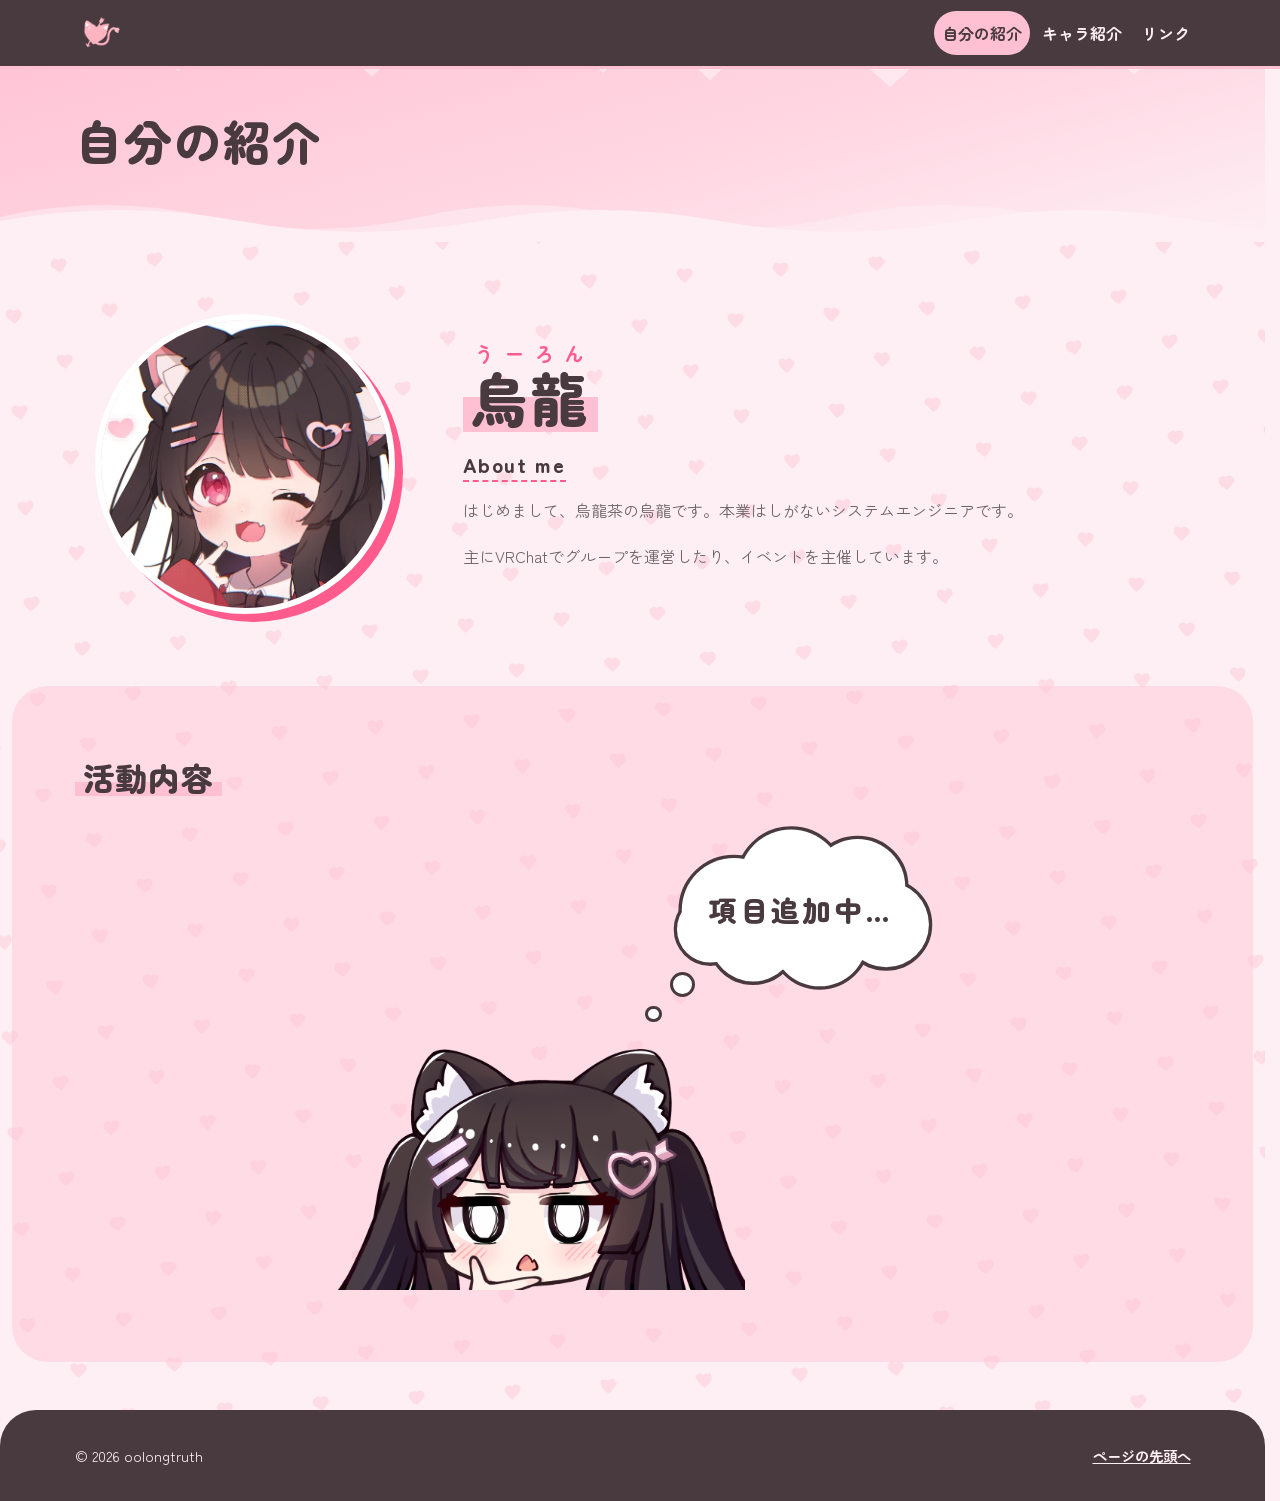
==== about.html @ a09843bb "新規ホームページのコミット" ====
<!DOCTYPE html>
<html lang="ja">
<head>
<meta charset="utf-8">
<meta name="viewport" content="width=device-width, initial-scale=1">
<title>自分の紹介 | oolongtruth</title>
<meta name="description" content="oolong site">
<link rel="icon" href="assets/images/favicon.ico" sizes="any">
<link rel="preconnect" href="https://fonts.googleapis.com">
<link rel="preconnect" href="https://fonts.gstatic.com" crossorigin>
<link href="https://fonts.googleapis.com/css2?family=Zen+Maru+Gothic:wght@400;500;700;900&display=swap" rel="stylesheet">
<link href="https://cdn.jsdelivr.net/npm/bootstrap@5.3.3/dist/css/bootstrap.min.css" rel="stylesheet">
<link href="assets/css/site.css" rel="stylesheet">
<!-- フェードインする要素を最初から隠しておく（ちらつき防止）。site.js が読めなかったときは4秒後に隠すのをやめる -->
<script>document.documentElement.classList.add('js');setTimeout(function(){if(!window.siteReady)document.documentElement.classList.remove('js')},4000)</script>
<script src="assets/js/site.js" defer></script>

</head>
<body>
<div class="bg-heart" aria-hidden="true"></div>
<nav class="navbar navbar-expand-md fixed-top navbar-dark">
  <div class="container">
    <a class="navbar-brand d-flex align-items-center gap-2" href="index.html" title="トップに戻る" aria-label="トップに戻る"><span class="brand-img"><img src="assets/images/oolong_logo.svg" alt="" width="40" height="40" data-hide-on-error></span></a>
    <button class="navbar-toggler" type="button" data-bs-toggle="collapse" data-bs-target="#menu" aria-controls="menu" aria-expanded="false" aria-label="メニューを開く"><span class="navbar-toggler-icon"></span></button>
    <div class="collapse navbar-collapse" id="menu"><ul class="navbar-nav ms-auto"><li class="nav-item"><a class="nav-link active" href="about.html" aria-current="page">自分の紹介</a></li><li class="nav-item"><a class="nav-link" href="character.html">キャラ紹介</a></li><li class="nav-item"><a class="nav-link" href="links.html">リンク</a></li></ul></div>
  </div>
</nav>

<header class="page-head" id="top"><div class="container"><h1>自分の紹介</h1></div></header>
<section class="block">
  <div class="container">
    <div class="row g-5 align-items-center">
      <!-- 左: アイコン画像（1:1の丸型） -->
      <div class="col-md-4">
        <div class="about-avatar"><span>アイコン画像</span><img src="assets/images/u-ronicon_s.webp" alt="烏龍のアイコン" data-hide-on-error></div>
      </div>
      <!-- 右: 名前と自己紹介 -->
      <div class="col-md-8">
        <h2 class="about-name"><ruby>烏龍<rt>うーろん</rt></ruby></h2>
        <h3 class="about-heading">About me</h3>
        <p class="lead-text">はじめまして、烏龍茶の烏龍です。本業はしがないシステムエンジニアです。</p>
        <p class="lead-text">主にVRChatでグループを運営したり、イベントを主催しています。</p>
      </div>
    </div>
  </div>
</section>
<section class="block tint" id="activity">
  <div class="container">
    <h2>活動内容</h2>
    <!-- 工事中: 考え中の乃愛と「項目追加中…」の吹き出し。活動内容が決まったら、この .wip を消して下のカードのコメントを外す -->
    <div class="wip">
      <svg class="wip-bubble" viewBox="0 0 300 180" aria-hidden="true">
        <g class="wip-bubble-line"><circle cx="80" cy="95" r="55"/><circle cx="140" cy="65" r="55"/><circle cx="210" cy="70" r="50"/><circle cx="240" cy="110" r="45"/><circle cx="170" cy="125" r="50"/><circle cx="100" cy="125" r="45"/><circle cx="55" cy="115" r="35"/><circle cx="150" cy="100" r="60"/></g>
        <g class="wip-bubble-fill"><circle cx="80" cy="95" r="55"/><circle cx="140" cy="65" r="55"/><circle cx="210" cy="70" r="50"/><circle cx="240" cy="110" r="45"/><circle cx="170" cy="125" r="50"/><circle cx="100" cy="125" r="45"/><circle cx="55" cy="115" r="35"/><circle cx="150" cy="100" r="60"/></g>
      </svg>
      <p class="wip-text">項目追加中…</p>
      <span class="wip-dot wip-dot-1" aria-hidden="true"></span>
      <span class="wip-dot wip-dot-2" aria-hidden="true"></span>
      <img class="wip-img" src="assets/images/thinkingnoa.webp" alt="考え中の乃愛" data-hide-on-error>
    </div>
    <!--
    <div class="activity-grid">
      <div class="activity-card"><h3>VRChat</h3><p>アカウント作成：2018/4/27 <br>初publicにJoin：2018/8/8<br>現在に至るまでVRChatで主に活動しています。</p></div>
      <div class="activity-card"><h3>うちのこ制作</h3><p>アバターの改変・制作についてここに書きます。うちのこ「烏山 乃愛」は<a href="character.html">キャラ紹介</a>で紹介しています。</p></div>
      <div class="activity-card"><h3>グループ運営</h3><p>VRChat グループ「あまうさくらぶ」の運営についてここに書きます。</p></div>
      <div class="activity-card"><h3>撮影・イラスト</h3><p>VRChat での撮影や、イラストの制作についてここに書きます。</p></div>
    </div>
    -->
  </div>
</section>
<footer>
  <div class="container d-flex flex-wrap justify-content-between gap-2">
    <span>© <span id="year">2026</span> oolongtruth</span>
    <a href="#top">ページの先頭へ</a>
  </div>
</footer>
<script src="https://cdn.jsdelivr.net/npm/bootstrap@5.3.3/dist/js/bootstrap.bundle.min.js"></script>


</body>
</html>
---- assets/css/site.css ----
:root{
  --main:#493A40; --sub:#FDEFF4; --sub2:#FFC0D3; --sub3:#FF5C8D;
  --tint:rgba(255,192,211,.45); --muted:#6f6569;
  --bs-body-font-family:"Zen Maru Gothic","Noto Sans JP",system-ui,sans-serif;
  --bs-body-color:var(--main); --bs-body-bg:var(--sub);
  --wave-front:url("data:image/svg+xml,%3Csvg xmlns='http://www.w3.org/2000/svg' viewBox='0 0 480 44' preserveAspectRatio='none'%3E%3Cpath fill='%23FDEFF4' d='M0 22Q120 0 240 22T480 22V44H0Z'/%3E%3C/svg%3E");
  --wave-back:url("data:image/svg+xml,%3Csvg xmlns='http://www.w3.org/2000/svg' viewBox='0 0 420 56' preserveAspectRatio='none'%3E%3Cpath fill='%23FDEFF4' fill-opacity='.55' d='M0 30Q105 6 210 30T420 30V56H0Z'/%3E%3C/svg%3E");
  --heart-tile:url("data:image/svg+xml,%3Csvg xmlns='http://www.w3.org/2000/svg' width='96' height='96' viewBox='0 0 96 96'%3E%3Cg fill='%23FFC0D3' fill-opacity='.4'%3E%3Cpath transform='translate(14 14) scale(.8)' d='M12 21.35l-1.45-1.32C5.4 15.36 2 12.28 2 8.5 2 5.42 4.42 3 7.5 3c1.74 0 3.41.81 4.5 2.09C13.09 3.81 14.76 3 16.5 3 19.58 3 22 5.42 22 8.5c0 3.78-3.4 6.86-8.55 11.54L12 21.35z'/%3E%3Cpath transform='translate(62 62) scale(.8)' d='M12 21.35l-1.45-1.32C5.4 15.36 2 12.28 2 8.5 2 5.42 4.42 3 7.5 3c1.74 0 3.41.81 4.5 2.09C13.09 3.81 14.76 3 16.5 3 19.58 3 22 5.42 22 8.5c0 3.78-3.4 6.86-8.55 11.54L12 21.35z'/%3E%3C/g%3E%3C/svg%3E");
  --heart-pink:url("data:image/svg+xml,%3Csvg xmlns='http://www.w3.org/2000/svg' viewBox='0 0 24 24'%3E%3Cpath fill='%23FF5C8D' d='M12 21.35l-1.45-1.32C5.4 15.36 2 12.28 2 8.5 2 5.42 4.42 3 7.5 3c1.74 0 3.41.81 4.5 2.09C13.09 3.81 14.76 3 16.5 3 19.58 3 22 5.42 22 8.5c0 3.78-3.4 6.86-8.55 11.54L12 21.35z'/%3E%3C/svg%3E");
  --heart-white:url("data:image/svg+xml,%3Csvg xmlns='http://www.w3.org/2000/svg' viewBox='0 0 24 24'%3E%3Cpath fill='%23ffffff' fill-opacity='.45' d='M12 21.35l-1.45-1.32C5.4 15.36 2 12.28 2 8.5 2 5.42 4.42 3 7.5 3c1.74 0 3.41.81 4.5 2.09C13.09 3.81 14.76 3 16.5 3 19.58 3 22 5.42 22 8.5c0 3.78-3.4 6.86-8.55 11.54L12 21.35z'/%3E%3C/svg%3E");
}

/* ===== 全体 ===== */
html{scroll-behavior:smooth;scrollbar-gutter:stable}
body{line-height:1.9;position:relative;display:flex;flex-direction:column;min-height:100vh}
/* 内容が短いページでも、フッターを一番下に置く */
body>footer{margin-top:auto}
body>section.block:last-of-type{margin-bottom:3rem}
/* 背景のハート模様（全体を少し傾ける） */
.bg-heart{position:absolute;inset:0;z-index:-1;overflow:hidden;pointer-events:none}
.bg-heart::before{content:"";position:absolute;left:-10%;right:-10%;top:-80px;bottom:-80px;background-image:var(--heart-tile);background-size:96px 96px;transform:rotate(-3.5deg)}
::selection{background:var(--sub2)}
h1,h2,h3,.navbar-brand{font-family:"Zen Maru Gothic","Noto Sans JP",sans-serif;font-weight:900;letter-spacing:.03em}
a:focus-visible,button:focus-visible{outline:3px solid var(--main);outline-offset:2px}

/* ===== ナビ ===== */
.navbar{background:var(--main);border-bottom:3px solid var(--sub2)}
.navbar-brand,.navbar-brand:hover{color:var(--sub)}
.brand-img{position:relative;flex:none;width:40px;height:40px;border-radius:50%;overflow:hidden;display:inline-flex;align-items:center;justify-content:center}
.brand-img img{position:absolute;inset:0;width:100%;height:100%;object-fit:cover}
.navbar .nav-link{color:var(--sub);font-weight:700;border-radius:999px;padding:.4rem 1rem;margin:.15rem 0 .15rem .25rem}
.navbar .nav-link:hover{background:rgba(253,239,244,.15);color:var(--sub)}
.navbar .nav-link.active{background:var(--sub2);color:var(--main)}
.navbar-toggler{border:0;border-radius:999px;padding:.3rem .6rem}
.navbar-toggler:focus{box-shadow:none}
.navbar-toggler-icon{background-image:url("data:image/svg+xml,%3Csvg xmlns='http://www.w3.org/2000/svg' viewBox='0 0 30 30'%3E%3Cpath stroke='%23FDEFF4' stroke-linecap='round' stroke-miterlimit='10' stroke-width='2' d='M4 7h22M4 15h22M4 23h22'/%3E%3C/svg%3E")}
.navbar a:focus-visible,.navbar button:focus-visible{outline-color:var(--sub)}
/* ハンバーガーメニューを開いたときは項目を右揃え */
@media (max-width:767.98px){.navbar-nav{align-items:flex-end}.navbar-collapse{padding-bottom:.5rem}}

/* ===== トップ・ページ見出し（下端の波線） ===== */
.masthead,.page-head{position:relative;overflow:hidden;color:var(--main);background:linear-gradient(165deg,var(--sub2) 0%,#ffd8e4 62%,var(--sub) 100%)}
.masthead::after,.page-head::after{content:"";position:absolute;left:0;right:0;bottom:-1px;height:56px;background:var(--wave-front) 0 100%/480px 44px repeat-x,var(--wave-back) 0 100%/420px 56px repeat-x}
.masthead .container,.page-head .container{position:relative;z-index:1}
.page-head{padding:7rem 0 4.5rem}
.page-head h1{font-size:clamp(1.9rem,6vw,3rem);margin:0}
/* 薄いハートが上から下へゆっくり落ちる（全ページのヘッダー部分。ハートは site.js が作る）
   --x 横の位置 / --size 大きさ / --duration 落ちきるまでの時間 / --delay 開始のずれ
   動きは transform だけで付ける（top などで動かすと 1px 単位でカクついて震えて見えるため） */
.falling-hearts{position:absolute;inset:0;overflow:hidden;pointer-events:none;container-type:size}
.falling-hearts i{position:absolute;top:0;left:var(--x);width:var(--size);aspect-ratio:1;margin-left:calc(var(--size) / -2);
  background:var(--heart-white) center/contain no-repeat;will-change:transform;
  animation:heart-fall var(--duration) linear var(--delay) infinite,heart-sway 4s ease-in-out var(--delay) infinite alternate}
/* 落ちる（一定の速さ）。100cqh = ヘッダー部分の高さ */
@keyframes heart-fall{
  from{transform:translateY(calc(var(--size) * -1))}
  to{transform:translateY(100cqh)}
}
/* 左右にゆらゆら揺れながら傾く */
@keyframes heart-sway{
  from{translate:-12px 0;rotate:-15deg}
  to{translate:12px 0;rotate:10deg}
}

/* ===== トップ（index） ===== */
/* トップをフッターまで伸ばして、波線を一番下に置く */
.masthead{padding:7rem 0 6rem;flex:1 0 auto}
/* 波線を画像より手前に出し、波線より下には画像が映らないようにする */
.masthead::after{z-index:2}
@media (min-width:992px){
  /* ロゴとトップ画像を縦の中央に置き、並びの幅を 1320px に固定する（はみ出した部分は左右で切れる） */
  .masthead{display:flex;align-items:center}
  .masthead .container{flex:none;width:1320px;max-width:none;margin:0;left:50%;translate:-50% 0}
}

/* 背景アイコン（ロゴの裏） */
.hero-text{position:relative}
.hero-text>*:not(.hero-bgicon){position:relative;z-index:1}
.hero-bgicon{position:absolute;z-index:0;left:-1rem;top:50%;width:min(340px,80vw);aspect-ratio:1;transform:translateY(-50%);opacity:.4;pointer-events:none}
.hero-bgicon img{position:relative;left:-100px;height:1000px;object-fit:contain}

/* トップ画像（押すとキャラ紹介へ）: 場所の高さだけ確保し、画像は浮かせて置く */
.hero-photo{position:relative}
.portrait-link{position:relative;z-index:1;display:block;color:inherit;text-decoration:none}
.portrait.hero-cutout{display:block;width:100%;height:376px;overflow:visible;background:none;border:0;border-radius:0;box-shadow:none}
.portrait.hero-cutout img{
  position:absolute;inset:auto;left:calc(50% - 100px);top:-340px;translate:-50% 0;
  display:block;width:700px;height:auto;object-fit:contain;
  /* 下の方をグラデーションで透過させる */
  -webkit-mask-image:linear-gradient(to bottom,#000 70%,transparent 80%);
          mask-image:linear-gradient(to bottom,#000 70%,transparent 80%);
  transition:filter .25s ease;
}
.portrait-link:hover .portrait.hero-cutout img{filter:drop-shadow(6px 6px 0 var(--sub3))}

/* ロゴ（押すと自分の紹介へ）: トップ画像より手前に浮かせて置く。押せるのはロゴの部分だけ */
.hero-text>.hero-logo{position:relative;z-index:3;width:100%;height:0;pointer-events:none}
.hero-logo img{position:absolute;left:calc(50% - 50px);top:50%;translate:-50% -50%;display:block;width:600px;height:auto;transition:filter .25s ease}
.hero-logo a{pointer-events:auto}
.hero-logo a:hover img{filter:drop-shadow(6px 6px 0 var(--sub3))}

/* 992px未満: 上下に並べる（トップ画像が上、ロゴが下） */
@media (max-width:991.98px){
  .masthead .hero-text{order:2}
  .portrait.hero-cutout{height:0}
  .portrait.hero-cutout img{left:calc(50% + 70px);top:-200px;width:850px}
  .hero-text>.hero-logo{height:720px}
  .hero-logo img{left:50%;top:calc(50% + 250px);width:650px}
}
@media (max-width:575.98px){
  .masthead{padding:6rem 0 5rem}
  .portrait.hero-cutout img{top:-180px;width:750px}
  .hero-text>.hero-logo{height:360px}
  .hero-logo img{top:calc(50% + 400px);width:500px}
}

/* ===== 本文ブロック ===== */
.block{padding:4.5rem 0}
.block.tint{background:var(--tint);margin:0 .75rem;border-radius:36px}
.block.tint+.block.tint{margin-top:1.5rem}
.block h2{display:inline-block;font-size:clamp(1.5rem,4vw,2rem);margin-bottom:1.5rem;padding:0 .5rem;background:linear-gradient(transparent 62%,var(--sub2) 62%)}
.lead-text{max-width:40rem;color:var(--muted)}
@media (max-width:575.98px){.block{padding:3.2rem 0}}

/* 画像の枠（img が読めないときは中の文字が見える） */
.portrait{position:relative;aspect-ratio:3/4;background:var(--sub2);border:6px solid #fff;border-radius:32px;box-shadow:10px 10px 0 var(--sub3);overflow:hidden;display:flex;align-items:center;justify-content:center;color:var(--main);font-weight:700}
.portrait img{position:absolute;inset:0;width:100%;height:100%;object-fit:cover}

/* プロフィール表 */
.profile{width:100%;border-collapse:separate;border-spacing:0 .6rem}
.profile th,.profile td{padding:.45rem .5rem;vertical-align:top;text-align:left}
.profile th{width:8.5em;white-space:nowrap;font-weight:700;color:var(--main);background:var(--sub2);border-radius:1.2rem;text-align:center;vertical-align:middle}
.block.tint .profile th{background:#fff}
@media (max-width:575.98px){.profile th{width:6.5em}}

/* ===== 自分の紹介 ===== */
/* 左: アイコン画像（1:1の丸型）。画像が読めないときは「アイコン画像」の文字が出る */
.about-avatar{position:relative;width:min(100%,300px);margin:0 auto;aspect-ratio:1;border-radius:50%;overflow:hidden;
  background:var(--sub2);border:6px solid #fff;box-shadow:8px 8px 0 var(--sub3);
  display:flex;align-items:center;justify-content:center;color:var(--main);font-size:.85rem;font-weight:700}
.about-avatar img{position:absolute;inset:0;width:100%;height:100%;object-fit:cover}
@media (max-width:767.98px){.about-avatar{width:220px}}
/* 右: 名前（ふりがな付き）と自己紹介 */
.block .about-name{display:block;width:fit-content;margin-bottom:1.2rem;font-size:clamp(2.2rem,6vw,3.6rem)}
/* 自己紹介文の見出し（About me） */
.about-heading{display:inline-block;font-size:1.3rem;letter-spacing:.08em;margin-bottom:.8rem;padding-bottom:.2rem;border-bottom:2px dashed var(--sub3)}
/* 活動内容: 狭いときは1列、広いときは2列のカード */
.activity-grid{display:grid;grid-template-columns:minmax(0,1fr);gap:1.5rem}
@media (min-width:768px){.activity-grid{grid-template-columns:repeat(2,minmax(0,1fr))}}
.activity-card{height:100%;background:#fff;border:2px solid var(--sub2);border-radius:24px;box-shadow:8px 8px 0 var(--sub3);padding:1.5rem 1.7rem}
.activity-card h3{font-size:1.25rem;margin-bottom:.5rem}
.activity-card h3::before{content:"♥";margin-right:.4rem;color:var(--sub3)}
.activity-card p{margin:0;color:var(--muted)}
.activity-card a{color:var(--sub3);font-weight:700}
/* 活動内容の工事中表示: 考え中の乃愛と、漫画の「考えごと」の吹き出し
   大きさ・位置は .wip の横幅（cqw = 横幅の1%）に合わせて変わるので、スマホでも同じ見た目になる */
.wip{position:relative;container-type:inline-size;max-width:620px;margin:0 auto}
.wip-img{display:block;width:68%;margin-top:34cqw}
/* 吹き出し: 円を重ねた雲の形。先に太い線の円、上から白い円を重ねて外側だけ縁取りを残す */
.wip-bubble,.wip-text{position:absolute;right:0;top:0;width:46%;aspect-ratio:300/180}
.wip-bubble{overflow:visible}
.wip-bubble-line circle{fill:var(--main);stroke:var(--main);stroke-width:7}
.wip-bubble-fill circle{fill:#fff}
.wip-text{margin:0;display:flex;align-items:center;justify-content:center;padding-top:1.5cqw;
  font-size:4.6cqw;font-weight:900;letter-spacing:.08em;color:var(--main)}
/* 頭から吹き出しへつながる小さな丸 */
.wip-dot{position:absolute;border-radius:50%;background:#fff;border:max(2px,.5cqw) solid var(--main)}
.wip-dot-1{width:2.6cqw;aspect-ratio:1;left:52%;top:30cqw}
.wip-dot-2{width:4cqw;aspect-ratio:1;left:56%;top:24.5cqw}
/* 吹き出しと丸をふわふわ上下させる */
.wip-bubble,.wip-text,.wip-dot{animation:float-y 3s ease-in-out infinite}

/* ===== キャラ紹介: 上部（キャラ画像・台詞・プロフィールの四角） ===== */
/* 大きな画像が画面の横にはみ出しても、ページが横スクロールしないようにする */
.char-section{overflow-x:clip}
.char-top{display:grid;grid-template-columns:minmax(0,1fr);gap:2rem;align-items:center}
.char-img{width:min(66%,340px);margin:0 auto}
/* 画像の場所の高さだけ確保し、画像と台詞は浮かせて置く（大きさ・位置を変えても周りのレイアウトは動かない） */
.portrait.cutout{width:100%;height:400px;overflow:visible;background:none;border:0;border-radius:0;box-shadow:none}
.portrait.cutout img{
  inset:auto;left:50%;top:calc(50% + 200px);translate:-50% -50%;
  width:850px;height:auto;max-width:none;object-fit:contain;
  filter:drop-shadow(10px 10px 6px rgba(73,58,64,.5));
}
.portrait.cutout>span{visibility:hidden}
.portrait.cutout:has(>img[style*="none"])>span{visibility:visible}
/* 台詞: 縦書きの四角 */
.char-serif{
  position:absolute;z-index:1;margin:0;left:calc(50% + 125px);top:calc(50% - 50px);translate:-50% -50%;
  writing-mode:vertical-rl;white-space:nowrap;padding:.5em .3em;line-height:1;
  background:var(--sub2);color:var(--main);font-size:1.6rem;font-weight:900;letter-spacing:.15em;
}
/* プロフィールの四角（サブ1の半透明） */
.char-table{position:relative;z-index:2;width:100%;background:rgba(253,239,244,.55);border:2px solid rgba(255,255,255,.75);border-radius:28px;padding:1.6rem 1.8rem 1.2rem}
.char-table .char-name{font-size:clamp(1.9rem,4.5vw,2.8rem);margin-bottom:.6rem}
.char-table .char-name rt,.about-name rt{font-size:.35em;font-weight:700;letter-spacing:.15em;color:var(--sub3);padding-bottom:.15rem}
.char-divider{margin:.6rem 0 1.2rem;border:0;border-top:2px dashed var(--sub3);opacity:.6}
.char-table .lead-text{margin-bottom:.4rem;color:var(--main)}
/* 992px以上: 画像と四角を同じ場所に重ねる（四角が手前・左寄り、画像は中央やや右） */
@media (min-width:992px){
  .char-img,.char-table{grid-area:1/1}
  .char-img{width:100%}
  .portrait.cutout{height:850px}
  .portrait.cutout img{left:65%;top:calc(50% - 50px)}
  .char-serif{left:calc(65% + 170px);top:calc(50% - 290px);font-size:2rem}
  .char-table{justify-self:start;width:460px;max-width:100%;margin-left:10%}
}

/* ===== キャラ紹介: キャラクターシート・イラスト ===== */
.portrait.sheet{aspect-ratio:16/9}
/* キャラクターシートとイラストの枠の中の色 */
.portrait.sheet,.gallery-item .portrait{background:#C2B5BC}
.portrait.sheet img{object-fit:contain}
/* イラストは狭いときは1列、広いときは2列 */
.gallery-grid{display:grid;grid-template-columns:minmax(0,1fr);gap:2rem}
.gallery-item{width:min(100%,480px);margin:0 auto}
@media (min-width:768px){
  .gallery-grid{grid-template-columns:repeat(2,minmax(0,480px));justify-content:space-between}
  .gallery-item{width:auto;margin:0}
}
.gallery-title{margin-top:1.2rem;padding:.8rem 1.2rem;background:#fff;border:2px solid var(--sub2);border-radius:18px;box-shadow:6px 6px 0 var(--sub3);
  text-align:center;font-size:1.1rem;font-weight:700;color:var(--main)}

/* ===== キャラ紹介: 折りたたみの文章 ===== */
.text-card{background:#fff;border:6px solid #fff;border-radius:32px;box-shadow:10px 10px 0 var(--sub3);padding:2rem 2.2rem}
.text-card p:last-child{margin-bottom:0}
@media (max-width:575.98px){.text-card{padding:1.4rem 1.5rem}}
.fold>summary{display:flex;align-items:center;justify-content:center;gap:.6rem;width:fit-content;min-width:min(18rem,100%);margin:0 auto;list-style:none;cursor:pointer;user-select:none;
  background:var(--main);color:var(--sub);font-weight:700;border-radius:999px;padding:.7rem 3.5rem;box-shadow:0 5px 0 var(--sub3)}
.fold>summary::-webkit-details-marker{display:none}
.fold>summary:hover{background:#5b4850}
.fold>summary:active{transform:translateY(3px);box-shadow:0 2px 0 var(--sub3)}
.fold-icon{font-size:.75em;transition:transform .35s ease}
/* 開いているとき（閉じるアニメーション中は除く）は「閉じる」と上向きの矢印 */
.fold-close{display:none}
.fold[open]:not(.is-closing) .fold-open{display:none}
.fold[open]:not(.is-closing) .fold-close{display:inline}
.fold[open]:not(.is-closing) .fold-icon{transform:rotate(180deg)}
/* 開閉で高さを変えるのではみ出しを隠す。四角の影が切れないよう右と下に余白を取る */
.fold-body{overflow:hidden}
.fold-body>*{margin:1.5rem 10px 10px 0}

/* ===== 画像の拡大表示（キャラクターシート・イラストを押すと開く。開閉は site.js） ===== */
.portrait.is-zoomable{cursor:zoom-in}
.portrait.is-zoomable:has(>img[style*="none"]){cursor:default}
.portrait.is-zoomable:focus-visible{outline:3px solid var(--sub3);outline-offset:4px}
.lightbox{position:fixed;inset:0;z-index:2000;display:flex;align-items:center;justify-content:center;padding:5vh 5vw;
  background:rgba(73,58,64,.85);cursor:zoom-out;opacity:0;visibility:hidden;transition:opacity .3s ease,visibility 0s linear .3s}
.lightbox.is-open{opacity:1;visibility:visible;transition:opacity .3s ease}
.lightbox img{max-width:100%;max-height:100%;object-fit:contain;border:6px solid #fff;border-radius:24px;transform:scale(.92);transition:transform .3s ease}
.lightbox.is-open img{transform:none}
.lightbox-close{position:absolute;top:1rem;right:1rem;width:3rem;height:3rem;border:0;border-radius:50%;
  background:var(--sub);color:var(--main);font-size:1.6rem;font-weight:700;line-height:1;cursor:pointer}
.lightbox-close:hover{background:var(--sub2)}
.lightbox-lock{overflow:hidden}

/* ===== リンク ===== */
.link-container{max-width:760px}
.link-list{list-style:none;padding:0;margin:0;display:grid;gap:1.25rem}
.link-list a{position:relative;overflow:hidden;display:flex;justify-content:space-between;align-items:center;gap:1.25rem;
  background:#fff;border:3px solid var(--sub2);border-radius:32px;padding:1.3rem 1.8rem;box-shadow:0 5px 0 var(--sub2);
  font-size:1.2rem;font-weight:700;color:var(--main);text-decoration:none;transition:border-color .2s ease}
.link-list a>span{position:relative;z-index:1}
.link-list small{font-weight:500;color:var(--muted)}
.link-list .sns-text{flex:1;min-width:0}
/* SNSロゴ: メインカラーで塗った角丸の四角形の上に置く */
.sns-logo{flex:none;width:3.6rem;height:3.6rem;display:flex;align-items:center;justify-content:center;background:var(--main);border-radius:14px;padding:.55rem}
.sns-logo img{width:100%;height:100%;object-fit:contain}
.sns-logo.is-empty{border:2px dashed rgba(73,58,64,.35)}
.sns-logo.is-empty img{display:none}
/* 右端の矢印 */
.link-list a>span:last-child{flex:none;width:2.8rem;height:2.8rem;border-radius:50%;background:var(--sub2);color:var(--main);display:flex;align-items:center;justify-content:center;
  transition:transform .25s ease,background-color .25s ease,color .25s ease}
/* マウスオーバー: 左から淡いピンクで塗られ、矢印が右上へ動いて濃いピンクになる */
.link-list a::before{content:"";position:absolute;inset:0;background:var(--sub);transform:scaleX(0);transform-origin:left;transition:transform .35s ease}
.link-list a:hover{border-color:var(--sub3)}
.link-list a:hover::before{transform:scaleX(1)}
.link-list a:hover>span:last-child{transform:translate(3px,-3px);background:var(--sub3);color:#fff}
@media (max-width:575.98px){.link-list a{padding:1.1rem 1.3rem;font-size:1.1rem;gap:1rem}.sns-logo{width:3.2rem;height:3.2rem}}

/* ===== フッター ===== */
footer{background:var(--main);color:var(--sub);padding:2rem 0;font-size:.9rem;border-radius:36px 36px 0 0}
footer a{color:var(--sub);font-weight:700}
footer a:focus-visible{outline-color:var(--sub)}

/* ===== スクロールで下からふわっと表示（表示の合図は site.js） ===== */
.js .reveal{opacity:0;transform:translateY(40px);transition:opacity .7s ease,transform .7s ease;transition-delay:calc(var(--i,0) * 90ms)}
.js .reveal.is-visible{opacity:1;transform:none}
/* ちらつき防止: site.js が動く前から隠しておく（対象は site.js の targets と同じにすること） */
.js :is(.hero-logo,.block h2,.block .lead-text,.profile,.portrait,.about-avatar,.about-heading,.activity-card,.wip,.gallery-title,.fold,.link-list li):not(.is-visible){opacity:0}
/* リンクは1件ずつ 150ms 遅らせる */
.js .link-list li.reveal{transition-duration:.6s;transition-delay:calc(var(--i,0) * 150ms)}
/* トップ: ロゴ → トップ画像の順（400ms 間隔） */
.js .masthead .reveal{transition-duration:.8s;transition-delay:calc(var(--i,0) * 400ms)}

/* ===== 波のゆらゆらと、トップ画像のふわふわ ===== */
@keyframes wave-move{
  from{background-position:0 100%,0 100%}
  to{background-position:-480px 100%,420px 100%}
}
@keyframes float-y{
  0%,100%{translate:0 0}
  50%{translate:0 -8px}
}
@media (prefers-reduced-motion:no-preference){
  .masthead::after,.page-head::after{animation:wave-move 12s linear infinite}
  .masthead .portrait{animation:float-y 4.5s ease-in-out infinite}
}
@media (prefers-reduced-motion:reduce){
  html{scroll-behavior:auto}
  .link-list a,.link-list a *,.link-list a::before{transition:none!important}
}

/* ===== アイコンと工事中の乃愛: マウスを乗せると少し大きく浮き上がる ===== */
.about-avatar,.wip-img{cursor:pointer;transition:scale .25s ease,translate .25s ease,box-shadow .25s ease}
.wip-img{transform-origin:50% 100%}
.about-avatar:hover,.wip:hover .wip-img{scale:1.06;translate:0 -6px}
.about-avatar:hover{box-shadow:12px 14px 0 var(--sub3)}

/* アイコンはフェードイン（.reveal）の transition が優先されるので、浮き上がりの動きもここで付け直す */
.js .about-avatar.reveal{
  transition:opacity .7s ease,transform .7s ease,scale .25s ease,translate .25s ease,box-shadow .25s ease;
  transition-delay:calc(var(--i,0) * 90ms),calc(var(--i,0) * 90ms),0s,0s,0s;
}
/* クリックすると、押し込まれたように縮んで弾んで戻る（クラスの付け外しは site.js） */
@keyframes click-press{0%,100%{transform:scale(1)}30%{transform:scale(.88)}60%{transform:scale(1.08)}80%{transform:scale(.97)}}
.about-avatar.is-clicked,.wip-img.is-clicked{animation:click-press .5s ease-out}

/* ===== トップのローディング画面（動かすのは site.js） =====
   読み込み中: 3つのハートが順番に跳ねる → 読み込みが終わると、ハートが消えてロゴがフェードイン・フェードアウト → シャッターが上に開いてトップが出る */
.loader{display:none}
.js .loader{position:fixed;inset:0;z-index:3000;display:flex;align-items:center;justify-content:center;
  background:linear-gradient(165deg,var(--sub2) 0%,#ffd8e4 62%,var(--sub) 100%);
  /* 開くときに見える下端の線と影（閉じている間は画面の外） */
  box-shadow:0 5px 0 var(--sub3),0 14px 28px rgba(73,58,64,.25);
  transition:translate .9s cubic-bezier(.7,0,.25,1),visibility 0s linear .9s}
/* シャッターのように画面全体が上へ開く */
.js .loader.is-done{translate:0 calc(-100% - 40px);visibility:hidden}
/* ローディング中もヘッダーは表示する（ヘッダーをローディング画面より手前に出す。ローディング画面が消えると元に戻る） */
body:has(.loader) .navbar{z-index:3100}
/* 読み込み中の表示（ハート3つ＋Loading...） */
.loader-wait{display:flex;flex-direction:column;align-items:center;gap:1.4rem;transition:opacity .4s ease}
.loader-hearts{display:flex;gap:.8rem}
.loader-hearts span{width:30px;aspect-ratio:1;background:var(--heart-pink) center/contain no-repeat;animation:loader-bounce 1s ease-in-out infinite}
.loader-hearts span:nth-child(2){animation-delay:.15s}
.loader-hearts span:nth-child(3){animation-delay:.3s}
@keyframes loader-bounce{0%,60%,100%{translate:0 0}30%{translate:0 -22px}}
.loader-text{margin:0;font-weight:900;letter-spacing:.25em;color:var(--main)}
/* 読み込み完了後のロゴ（フェードイン → 少し止まる → フェードアウト。全体で 2.4 秒） */
.loader-logo{position:absolute;left:50%;top:50%;translate:-50% -50%;width:min(600px,80vw);height:auto;opacity:0;pointer-events:none}
.loader.is-logo .loader-wait{opacity:0}
.loader.is-logo .loader-logo{animation:loader-logo 2.4s ease-in-out .3s forwards}
@keyframes loader-logo{
  0%{opacity:0;scale:.92}
  30%{opacity:1;scale:1}
  75%{opacity:1;scale:1}
  100%{opacity:0;scale:1.03}
}
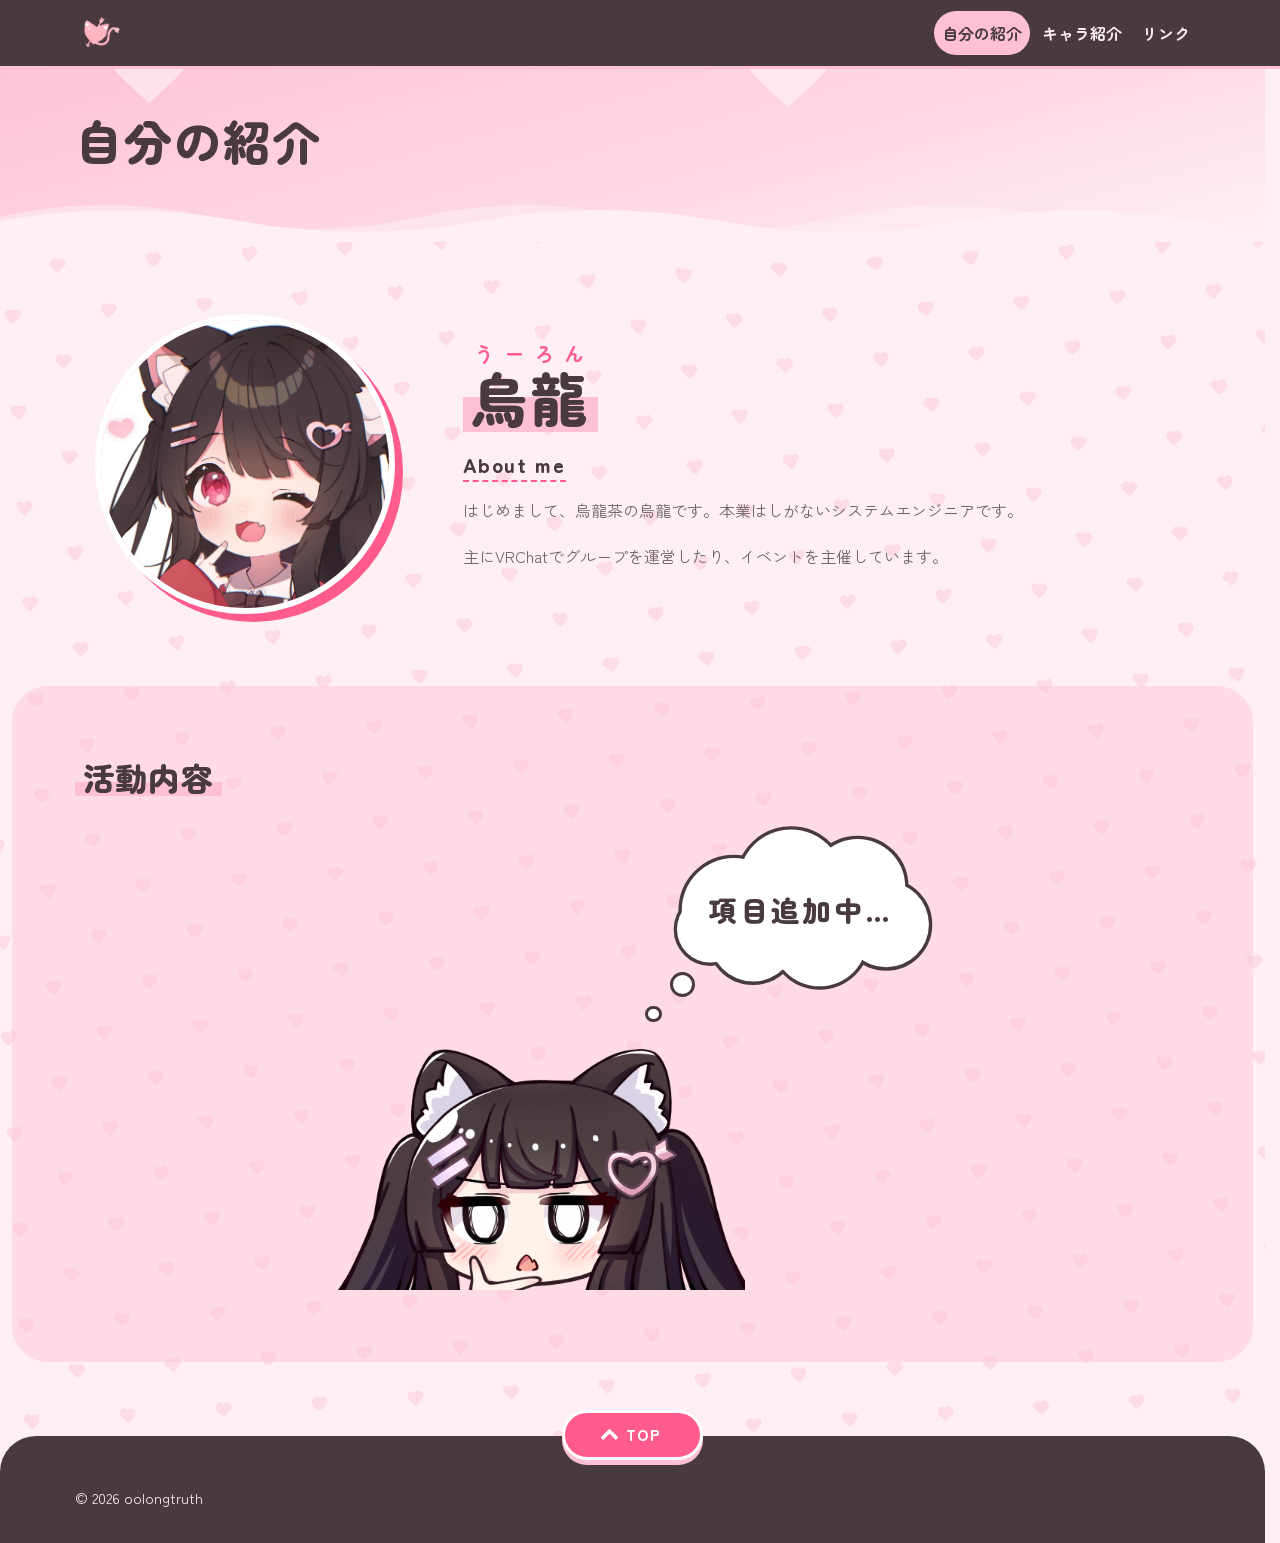
==== commit 3f92b037: "サイトの表示・動きの改修とSNSカードの設定 - トップ: ロゴ・トップ画像のホバー、狭い画面でロゴが見切れる問題を修正、キャラの上でだけ反応するように変更 - キャラ紹介: キャラ画像のホバーで笑顔" ====
--- a/about.html
+++ b/about.html
@@ -4,14 +4,23 @@
 <meta charset="utf-8">
 <meta name="viewport" content="width=device-width, initial-scale=1">
 <title>自分の紹介 | oolongtruth</title>
-<meta name="description" content="oolong site">
+<meta name="description" content="烏龍（うーろん）の個人サイト。うちのこ「烏山 乃愛」の紹介や、各SNSへのリンクを載せています。">
 <link rel="icon" href="assets/images/favicon.ico" sizes="any">
+<!-- SNSのカード（画像は 1200×630 を assets/images/ogp.png に置く） -->
+<meta property="og:type" content="website">
+<meta property="og:site_name" content="oolongtruth">
+<meta property="og:title" content="oolongtruth">
+<meta property="og:description" content="烏龍（うーろん）の個人サイト。うちのこ「烏山 乃愛」の紹介や、各SNSへのリンクを載せています。">
+<meta property="og:url" content="https://oolongtruth.github.io/">
+<meta property="og:image" content="https://oolongtruth.github.io/assets/images/ogp.png">
+<meta property="og:locale" content="ja_JP">
+<meta name="twitter:card" content="summary_large_image">
 <link rel="preconnect" href="https://fonts.googleapis.com">
 <link rel="preconnect" href="https://fonts.gstatic.com" crossorigin>
 <link href="https://fonts.googleapis.com/css2?family=Zen+Maru+Gothic:wght@400;500;700;900&display=swap" rel="stylesheet">
 <link href="https://cdn.jsdelivr.net/npm/bootstrap@5.3.3/dist/css/bootstrap.min.css" rel="stylesheet">
 <link href="assets/css/site.css" rel="stylesheet">
-<!-- フェードインする要素を最初から隠しておく（ちらつき防止）。site.js が読めなかったときは4秒後に隠すのをやめる -->
+<!-- ちらつき防止（site.js が読めないときは4秒後に解除） -->
 <script>document.documentElement.classList.add('js');setTimeout(function(){if(!window.siteReady)document.documentElement.classList.remove('js')},4000)</script>
 <script src="assets/js/site.js" defer></script>
 
@@ -30,11 +39,11 @@
 <section class="block">
   <div class="container">
     <div class="row g-5 align-items-center">
-      <!-- 左: アイコン画像（1:1の丸型） -->
+      <!-- アイコン -->
       <div class="col-md-4">
         <div class="about-avatar"><span>アイコン画像</span><img src="assets/images/u-ronicon_s.webp" alt="烏龍のアイコン" data-hide-on-error></div>
       </div>
-      <!-- 右: 名前と自己紹介 -->
+      <!-- 名前・自己紹介 -->
       <div class="col-md-8">
         <h2 class="about-name"><ruby>烏龍<rt>うーろん</rt></ruby></h2>
         <h3 class="about-heading">About me</h3>
@@ -47,7 +56,7 @@
 <section class="block tint" id="activity">
   <div class="container">
     <h2>活動内容</h2>
-    <!-- 工事中: 考え中の乃愛と「項目追加中…」の吹き出し。活動内容が決まったら、この .wip を消して下のカードのコメントを外す -->
+    <!-- 工事中表示（活動内容が決まったら消して、下のカードのコメントを外す） -->
     <div class="wip">
       <svg class="wip-bubble" viewBox="0 0 300 180" aria-hidden="true">
         <g class="wip-bubble-line"><circle cx="80" cy="95" r="55"/><circle cx="140" cy="65" r="55"/><circle cx="210" cy="70" r="50"/><circle cx="240" cy="110" r="45"/><circle cx="170" cy="125" r="50"/><circle cx="100" cy="125" r="45"/><circle cx="55" cy="115" r="35"/><circle cx="150" cy="100" r="60"/></g>
@@ -68,10 +77,10 @@
     -->
   </div>
 </section>
+<a class="to-top" href="#top"><span class="to-top-icon" aria-hidden="true"></span>TOP<span class="visually-hidden">（ページの先頭へ）</span></a>
 <footer>
   <div class="container d-flex flex-wrap justify-content-between gap-2">
     <span>© <span id="year">2026</span> oolongtruth</span>
-    <a href="#top">ページの先頭へ</a>
   </div>
 </footer>
 <script src="https://cdn.jsdelivr.net/npm/bootstrap@5.3.3/dist/js/bootstrap.bundle.min.js"></script>
--- a/assets/css/site.css
+++ b/assets/css/site.css
@@ -13,10 +13,10 @@
 /* ===== 全体 ===== */
 html{scroll-behavior:smooth;scrollbar-gutter:stable}
 body{line-height:1.9;position:relative;display:flex;flex-direction:column;min-height:100vh}
-/* 内容が短いページでも、フッターを一番下に置く */
+/* フッターを常に最下部に置く */
 body>footer{margin-top:auto}
 body>section.block:last-of-type{margin-bottom:3rem}
-/* 背景のハート模様（全体を少し傾ける） */
+/* 背景のハート模様 */
 .bg-heart{position:absolute;inset:0;z-index:-1;overflow:hidden;pointer-events:none}
 .bg-heart::before{content:"";position:absolute;left:-10%;right:-10%;top:-80px;bottom:-80px;background-image:var(--heart-tile);background-size:96px 96px;transform:rotate(-3.5deg)}
 ::selection{background:var(--sub2)}
@@ -35,83 +35,78 @@
 .navbar-toggler:focus{box-shadow:none}
 .navbar-toggler-icon{background-image:url("data:image/svg+xml,%3Csvg xmlns='http://www.w3.org/2000/svg' viewBox='0 0 30 30'%3E%3Cpath stroke='%23FDEFF4' stroke-linecap='round' stroke-miterlimit='10' stroke-width='2' d='M4 7h22M4 15h22M4 23h22'/%3E%3C/svg%3E")}
 .navbar a:focus-visible,.navbar button:focus-visible{outline-color:var(--sub)}
-/* ハンバーガーメニューを開いたときは項目を右揃え */
+/* ハンバーガーメニュー展開時 */
 @media (max-width:767.98px){.navbar-nav{align-items:flex-end}.navbar-collapse{padding-bottom:.5rem}}
 
-/* ===== トップ・ページ見出し（下端の波線） ===== */
+/* ===== ヘッダー（トップ・ページ見出し） ===== */
 .masthead,.page-head{position:relative;overflow:hidden;color:var(--main);background:linear-gradient(165deg,var(--sub2) 0%,#ffd8e4 62%,var(--sub) 100%)}
 .masthead::after,.page-head::after{content:"";position:absolute;left:0;right:0;bottom:-1px;height:56px;background:var(--wave-front) 0 100%/480px 44px repeat-x,var(--wave-back) 0 100%/420px 56px repeat-x}
 .masthead .container,.page-head .container{position:relative;z-index:1}
 .page-head{padding:7rem 0 4.5rem}
 .page-head h1{font-size:clamp(1.9rem,6vw,3rem);margin:0}
-/* 薄いハートが上から下へゆっくり落ちる（全ページのヘッダー部分。ハートは site.js が作る）
-   --x 横の位置 / --size 大きさ / --duration 落ちきるまでの時間 / --delay 開始のずれ
-   動きは transform だけで付ける（top などで動かすと 1px 単位でカクついて震えて見えるため） */
+/* 落ちるハート（生成は site.js）。カクつき防止のため transform だけで動かす */
 .falling-hearts{position:absolute;inset:0;overflow:hidden;pointer-events:none;container-type:size}
 .falling-hearts i{position:absolute;top:0;left:var(--x);width:var(--size);aspect-ratio:1;margin-left:calc(var(--size) / -2);
   background:var(--heart-white) center/contain no-repeat;will-change:transform;
   animation:heart-fall var(--duration) linear var(--delay) infinite,heart-sway 4s ease-in-out var(--delay) infinite alternate}
-/* 落ちる（一定の速さ）。100cqh = ヘッダー部分の高さ */
 @keyframes heart-fall{
   from{transform:translateY(calc(var(--size) * -1))}
   to{transform:translateY(100cqh)}
 }
-/* 左右にゆらゆら揺れながら傾く */
 @keyframes heart-sway{
   from{translate:-12px 0;rotate:-15deg}
   to{translate:12px 0;rotate:10deg}
 }
 
 /* ===== トップ（index） ===== */
-/* トップをフッターまで伸ばして、波線を一番下に置く */
 .masthead{padding:7rem 0 6rem;flex:1 0 auto}
-/* 波線を画像より手前に出し、波線より下には画像が映らないようにする */
 .masthead::after{z-index:2}
 @media (min-width:992px){
-  /* ロゴとトップ画像を縦の中央に置き、並びの幅を 1320px に固定する（はみ出した部分は左右で切れる） */
+  /* 並びの幅を 1320px に固定 */
   .masthead{display:flex;align-items:center}
   .masthead .container{flex:none;width:1320px;max-width:none;margin:0;left:50%;translate:-50% 0}
 }
 
-/* 背景アイコン（ロゴの裏） */
+/* 背景アイコン */
 .hero-text{position:relative}
 .hero-text>*:not(.hero-bgicon){position:relative;z-index:1}
 .hero-bgicon{position:absolute;z-index:0;left:-1rem;top:50%;width:min(340px,80vw);aspect-ratio:1;transform:translateY(-50%);opacity:.4;pointer-events:none}
 .hero-bgicon img{position:relative;left:-100px;height:1000px;object-fit:contain}
 
-/* トップ画像（押すとキャラ紹介へ）: 場所の高さだけ確保し、画像は浮かせて置く */
+/* トップ画像 */
 .hero-photo{position:relative}
-.portrait-link{position:relative;z-index:1;display:block;color:inherit;text-decoration:none}
+.portrait-link{position:relative;z-index:1;display:block;color:inherit;text-decoration:none;cursor:default}
+.portrait-link.is-hover{cursor:pointer}
 .portrait.hero-cutout{display:block;width:100%;height:376px;overflow:visible;background:none;border:0;border-radius:0;box-shadow:none}
 .portrait.hero-cutout img{
   position:absolute;inset:auto;left:calc(50% - 100px);top:-340px;translate:-50% 0;
   display:block;width:700px;height:auto;object-fit:contain;
-  /* 下の方をグラデーションで透過させる */
   -webkit-mask-image:linear-gradient(to bottom,#000 70%,transparent 80%);
           mask-image:linear-gradient(to bottom,#000 70%,transparent 80%);
-  transition:filter .25s ease;
-}
-.portrait-link:hover .portrait.hero-cutout img{filter:drop-shadow(6px 6px 0 var(--sub3))}
-
-/* ロゴ（押すと自分の紹介へ）: トップ画像より手前に浮かせて置く。押せるのはロゴの部分だけ */
+  transition:filter .25s ease,transform .25s ease;transform-origin:50% 60%;
+}
+/* ホバー（キャラの上でだけ .is-hover。付け外しは site.js。位置指定に translate を使っているので transform で動かす） */
+.portrait-link.is-hover .portrait.hero-cutout img{filter:drop-shadow(6px 6px 0 var(--sub3));transform:translateY(-6px) scale(1.04)}
+
+/* ロゴ */
 .hero-text>.hero-logo{position:relative;z-index:3;width:100%;height:0;pointer-events:none}
-.hero-logo img{position:absolute;left:calc(50% - 50px);top:50%;translate:-50% -50%;display:block;width:600px;height:auto;transition:filter .25s ease}
+.hero-logo img{position:absolute;left:calc(50% - 50px);top:50%;translate:-50% -50%;display:block;width:600px;height:auto;transition:filter .25s ease,transform .25s ease}
 .hero-logo a{pointer-events:auto}
-.hero-logo a:hover img{filter:drop-shadow(6px 6px 0 var(--sub3))}
-
-/* 992px未満: 上下に並べる（トップ画像が上、ロゴが下） */
+.hero-logo a:hover img{filter:drop-shadow(6px 6px 0 var(--sub3));transform:translateY(-6px) scale(1.06)}
+
+/* 992px未満: 縦並び */
 @media (max-width:991.98px){
   .masthead .hero-text{order:2}
   .portrait.hero-cutout{height:0}
   .portrait.hero-cutout img{left:calc(50% + 70px);top:-200px;width:850px}
-  .hero-text>.hero-logo{height:720px}
-  .hero-logo img{left:50%;top:calc(50% + 250px);width:650px}
+  .hero-text>.hero-logo{height:auto;padding-top:387px}
+  .hero-logo img{position:relative;left:50%;top:auto;translate:-50% 0;width:min(650px,94vw)}
 }
 @media (max-width:575.98px){
   .masthead{padding:6rem 0 5rem}
   .portrait.hero-cutout img{top:-180px;width:750px}
-  .hero-text>.hero-logo{height:360px}
-  .hero-logo img{top:calc(50% + 400px);width:500px}
+  .hero-text>.hero-logo{padding-top:408px}
+  .hero-logo img{width:min(500px,94vw)}
 }
 
 /* ===== 本文ブロック ===== */
@@ -122,7 +117,7 @@
 .lead-text{max-width:40rem;color:var(--muted)}
 @media (max-width:575.98px){.block{padding:3.2rem 0}}
 
-/* 画像の枠（img が読めないときは中の文字が見える） */
+/* 画像の枠（読み込み失敗時は中の文字を表示） */
 .portrait{position:relative;aspect-ratio:3/4;background:var(--sub2);border:6px solid #fff;border-radius:32px;box-shadow:10px 10px 0 var(--sub3);overflow:hidden;display:flex;align-items:center;justify-content:center;color:var(--main);font-weight:700}
 .portrait img{position:absolute;inset:0;width:100%;height:100%;object-fit:cover}
 
@@ -134,17 +129,17 @@
 @media (max-width:575.98px){.profile th{width:6.5em}}
 
 /* ===== 自分の紹介 ===== */
-/* 左: アイコン画像（1:1の丸型）。画像が読めないときは「アイコン画像」の文字が出る */
+/* アイコン */
 .about-avatar{position:relative;width:min(100%,300px);margin:0 auto;aspect-ratio:1;border-radius:50%;overflow:hidden;
   background:var(--sub2);border:6px solid #fff;box-shadow:8px 8px 0 var(--sub3);
   display:flex;align-items:center;justify-content:center;color:var(--main);font-size:.85rem;font-weight:700}
 .about-avatar img{position:absolute;inset:0;width:100%;height:100%;object-fit:cover}
 @media (max-width:767.98px){.about-avatar{width:220px}}
-/* 右: 名前（ふりがな付き）と自己紹介 */
+/* 名前 */
 .block .about-name{display:block;width:fit-content;margin-bottom:1.2rem;font-size:clamp(2.2rem,6vw,3.6rem)}
-/* 自己紹介文の見出し（About me） */
+/* 見出し（About me） */
 .about-heading{display:inline-block;font-size:1.3rem;letter-spacing:.08em;margin-bottom:.8rem;padding-bottom:.2rem;border-bottom:2px dashed var(--sub3)}
-/* 活動内容: 狭いときは1列、広いときは2列のカード */
+/* 活動内容 */
 .activity-grid{display:grid;grid-template-columns:minmax(0,1fr);gap:1.5rem}
 @media (min-width:768px){.activity-grid{grid-template-columns:repeat(2,minmax(0,1fr))}}
 .activity-card{height:100%;background:#fff;border:2px solid var(--sub2);border-radius:24px;box-shadow:8px 8px 0 var(--sub3);padding:1.5rem 1.7rem}
@@ -152,51 +147,58 @@
 .activity-card h3::before{content:"♥";margin-right:.4rem;color:var(--sub3)}
 .activity-card p{margin:0;color:var(--muted)}
 .activity-card a{color:var(--sub3);font-weight:700}
-/* 活動内容の工事中表示: 考え中の乃愛と、漫画の「考えごと」の吹き出し
-   大きさ・位置は .wip の横幅（cqw = 横幅の1%）に合わせて変わるので、スマホでも同じ見た目になる */
+/* 工事中表示（cqw で .wip の幅に合わせて拡縮） */
 .wip{position:relative;container-type:inline-size;max-width:620px;margin:0 auto}
 .wip-img{display:block;width:68%;margin-top:34cqw}
-/* 吹き出し: 円を重ねた雲の形。先に太い線の円、上から白い円を重ねて外側だけ縁取りを残す */
+/* 吹き出し: 線の円の上に白い円を重ねて縁取りにする */
 .wip-bubble,.wip-text{position:absolute;right:0;top:0;width:46%;aspect-ratio:300/180}
 .wip-bubble{overflow:visible}
 .wip-bubble-line circle{fill:var(--main);stroke:var(--main);stroke-width:7}
 .wip-bubble-fill circle{fill:#fff}
 .wip-text{margin:0;display:flex;align-items:center;justify-content:center;padding-top:1.5cqw;
   font-size:4.6cqw;font-weight:900;letter-spacing:.08em;color:var(--main)}
-/* 頭から吹き出しへつながる小さな丸 */
 .wip-dot{position:absolute;border-radius:50%;background:#fff;border:max(2px,.5cqw) solid var(--main)}
 .wip-dot-1{width:2.6cqw;aspect-ratio:1;left:52%;top:30cqw}
 .wip-dot-2{width:4cqw;aspect-ratio:1;left:56%;top:24.5cqw}
-/* 吹き出しと丸をふわふわ上下させる */
 .wip-bubble,.wip-text,.wip-dot{animation:float-y 3s ease-in-out infinite}
 
-/* ===== キャラ紹介: 上部（キャラ画像・台詞・プロフィールの四角） ===== */
-/* 大きな画像が画面の横にはみ出しても、ページが横スクロールしないようにする */
+/* ===== キャラ紹介: 上部 ===== */
+/* 横スクロール防止 */
 .char-section{overflow-x:clip}
 .char-top{display:grid;grid-template-columns:minmax(0,1fr);gap:2rem;align-items:center}
-.char-img{width:min(66%,340px);margin:0 auto}
-/* 画像の場所の高さだけ確保し、画像と台詞は浮かせて置く（大きさ・位置を変えても周りのレイアウトは動かない） */
+.char-img{position:relative;width:min(66%,340px);margin:0 auto}
+/* 画像と台詞は絶対配置（台詞は浮かせないよう画像の外に置く） */
 .portrait.cutout{width:100%;height:400px;overflow:visible;background:none;border:0;border-radius:0;box-shadow:none}
 .portrait.cutout img{
   inset:auto;left:50%;top:calc(50% + 200px);translate:-50% -50%;
   width:850px;height:auto;max-width:none;object-fit:contain;
   filter:drop-shadow(10px 10px 6px rgba(73,58,64,.5));
 }
+/* ホバー: 笑顔の画像に切り替えて跳ねる（.is-happy の付け外しは site.js） */
+@keyframes char-hop{
+  0%,100%{transform:translateY(0);animation-timing-function:ease-out}
+  45%{transform:translateY(-36px);animation-timing-function:ease-in}
+  90%{transform:translateY(0)}
+}
+.portrait.cutout .char-smile{visibility:hidden;pointer-events:none}
+.portrait.cutout.is-happy .char-smile{visibility:visible}
+.portrait.cutout.is-happy:has(>.char-smile:not([style*="none"])) img:not(.char-smile){opacity:0}
+.portrait.cutout.is-happy img{animation:char-hop .3s 2}
 .portrait.cutout>span{visibility:hidden}
 .portrait.cutout:has(>img[style*="none"])>span{visibility:visible}
-/* 台詞: 縦書きの四角 */
+/* 台詞 */
 .char-serif{
   position:absolute;z-index:1;margin:0;left:calc(50% + 125px);top:calc(50% - 50px);translate:-50% -50%;
   writing-mode:vertical-rl;white-space:nowrap;padding:.5em .3em;line-height:1;
   background:var(--sub2);color:var(--main);font-size:1.6rem;font-weight:900;letter-spacing:.15em;
 }
-/* プロフィールの四角（サブ1の半透明） */
+/* プロフィール */
 .char-table{position:relative;z-index:2;width:100%;background:rgba(253,239,244,.55);border:2px solid rgba(255,255,255,.75);border-radius:28px;padding:1.6rem 1.8rem 1.2rem}
 .char-table .char-name{font-size:clamp(1.9rem,4.5vw,2.8rem);margin-bottom:.6rem}
 .char-table .char-name rt,.about-name rt{font-size:.35em;font-weight:700;letter-spacing:.15em;color:var(--sub3);padding-bottom:.15rem}
 .char-divider{margin:.6rem 0 1.2rem;border:0;border-top:2px dashed var(--sub3);opacity:.6}
 .char-table .lead-text{margin-bottom:.4rem;color:var(--main)}
-/* 992px以上: 画像と四角を同じ場所に重ねる（四角が手前・左寄り、画像は中央やや右） */
+/* 992px以上: 画像とプロフィールを重ねる */
 @media (min-width:992px){
   .char-img,.char-table{grid-area:1/1}
   .char-img{width:100%}
@@ -208,10 +210,9 @@
 
 /* ===== キャラ紹介: キャラクターシート・イラスト ===== */
 .portrait.sheet{aspect-ratio:16/9}
-/* キャラクターシートとイラストの枠の中の色 */
+/* 枠の背景色 */
 .portrait.sheet,.gallery-item .portrait{background:#C2B5BC}
 .portrait.sheet img{object-fit:contain}
-/* イラストは狭いときは1列、広いときは2列 */
 .gallery-grid{display:grid;grid-template-columns:minmax(0,1fr);gap:2rem}
 .gallery-item{width:min(100%,480px);margin:0 auto}
 @media (min-width:768px){
@@ -231,16 +232,16 @@
 .fold>summary:hover{background:#5b4850}
 .fold>summary:active{transform:translateY(3px);box-shadow:0 2px 0 var(--sub3)}
 .fold-icon{font-size:.75em;transition:transform .35s ease}
-/* 開いているとき（閉じるアニメーション中は除く）は「閉じる」と上向きの矢印 */
+/* 開いているとき（閉じるアニメーション中は除く） */
 .fold-close{display:none}
 .fold[open]:not(.is-closing) .fold-open{display:none}
 .fold[open]:not(.is-closing) .fold-close{display:inline}
 .fold[open]:not(.is-closing) .fold-icon{transform:rotate(180deg)}
-/* 開閉で高さを変えるのではみ出しを隠す。四角の影が切れないよう右と下に余白を取る */
+/* 開閉アニメーション用（影が切れないよう右下に余白） */
 .fold-body{overflow:hidden}
 .fold-body>*{margin:1.5rem 10px 10px 0}
 
-/* ===== 画像の拡大表示（キャラクターシート・イラストを押すと開く。開閉は site.js） ===== */
+/* ===== 画像の拡大表示（site.js） ===== */
 .portrait.is-zoomable{cursor:zoom-in}
 .portrait.is-zoomable:has(>img[style*="none"]){cursor:default}
 .portrait.is-zoomable:focus-visible{outline:3px solid var(--sub3);outline-offset:4px}
@@ -263,15 +264,14 @@
 .link-list a>span{position:relative;z-index:1}
 .link-list small{font-weight:500;color:var(--muted)}
 .link-list .sns-text{flex:1;min-width:0}
-/* SNSロゴ: メインカラーで塗った角丸の四角形の上に置く */
+/* SNSロゴ */
 .sns-logo{flex:none;width:3.6rem;height:3.6rem;display:flex;align-items:center;justify-content:center;background:var(--main);border-radius:14px;padding:.55rem}
 .sns-logo img{width:100%;height:100%;object-fit:contain}
 .sns-logo.is-empty{border:2px dashed rgba(73,58,64,.35)}
 .sns-logo.is-empty img{display:none}
-/* 右端の矢印 */
 .link-list a>span:last-child{flex:none;width:2.8rem;height:2.8rem;border-radius:50%;background:var(--sub2);color:var(--main);display:flex;align-items:center;justify-content:center;
   transition:transform .25s ease,background-color .25s ease,color .25s ease}
-/* マウスオーバー: 左から淡いピンクで塗られ、矢印が右上へ動いて濃いピンクになる */
+/* ホバー */
 .link-list a::before{content:"";position:absolute;inset:0;background:var(--sub);transform:scaleX(0);transform-origin:left;transition:transform .35s ease}
 .link-list a:hover{border-color:var(--sub3)}
 .link-list a:hover::before{transform:scaleX(1)}
@@ -283,17 +283,15 @@
 footer a{color:var(--sub);font-weight:700}
 footer a:focus-visible{outline-color:var(--sub)}
 
-/* ===== スクロールで下からふわっと表示（表示の合図は site.js） ===== */
+/* ===== スクロールでフェードイン（site.js） ===== */
 .js .reveal{opacity:0;transform:translateY(40px);transition:opacity .7s ease,transform .7s ease;transition-delay:calc(var(--i,0) * 90ms)}
 .js .reveal.is-visible{opacity:1;transform:none}
-/* ちらつき防止: site.js が動く前から隠しておく（対象は site.js の targets と同じにすること） */
-.js :is(.hero-logo,.block h2,.block .lead-text,.profile,.portrait,.about-avatar,.about-heading,.activity-card,.wip,.gallery-title,.fold,.link-list li):not(.is-visible){opacity:0}
-/* リンクは1件ずつ 150ms 遅らせる */
+/* ちらつき防止 */
+.js :is(.hero-logo,.block h2,.block .lead-text,.profile,.portrait,.char-serif,.about-avatar,.about-heading,.activity-card,.wip,.gallery-title,.fold,.link-list li):not(.is-visible){opacity:0}
 .js .link-list li.reveal{transition-duration:.6s;transition-delay:calc(var(--i,0) * 150ms)}
-/* トップ: ロゴ → トップ画像の順（400ms 間隔） */
 .js .masthead .reveal{transition-duration:.8s;transition-delay:calc(var(--i,0) * 400ms)}
 
-/* ===== 波のゆらゆらと、トップ画像のふわふわ ===== */
+/* ===== 波・キャラ画像（トップ・キャラ紹介）のアニメーション ===== */
 @keyframes wave-move{
   from{background-position:0 100%,0 100%}
   to{background-position:-480px 100%,420px 100%}
@@ -304,41 +302,37 @@
 }
 @media (prefers-reduced-motion:no-preference){
   .masthead::after,.page-head::after{animation:wave-move 12s linear infinite}
-  .masthead .portrait{animation:float-y 4.5s ease-in-out infinite}
+  .masthead .portrait,.portrait.cutout{animation:float-y 4.5s ease-in-out infinite}
 }
 @media (prefers-reduced-motion:reduce){
   html{scroll-behavior:auto}
   .link-list a,.link-list a *,.link-list a::before{transition:none!important}
 }
 
-/* ===== アイコンと工事中の乃愛: マウスを乗せると少し大きく浮き上がる ===== */
+/* ===== ホバー・クリック（アイコン・工事中） ===== */
 .about-avatar,.wip-img{cursor:pointer;transition:scale .25s ease,translate .25s ease,box-shadow .25s ease}
 .wip-img{transform-origin:50% 100%}
 .about-avatar:hover,.wip:hover .wip-img{scale:1.06;translate:0 -6px}
 .about-avatar:hover{box-shadow:12px 14px 0 var(--sub3)}
 
-/* アイコンはフェードイン（.reveal）の transition が優先されるので、浮き上がりの動きもここで付け直す */
+/* .reveal の transition に上書きされるため付け直す */
 .js .about-avatar.reveal{
   transition:opacity .7s ease,transform .7s ease,scale .25s ease,translate .25s ease,box-shadow .25s ease;
   transition-delay:calc(var(--i,0) * 90ms),calc(var(--i,0) * 90ms),0s,0s,0s;
 }
-/* クリックすると、押し込まれたように縮んで弾んで戻る（クラスの付け外しは site.js） */
+/* クリック（site.js） */
 @keyframes click-press{0%,100%{transform:scale(1)}30%{transform:scale(.88)}60%{transform:scale(1.08)}80%{transform:scale(.97)}}
 .about-avatar.is-clicked,.wip-img.is-clicked{animation:click-press .5s ease-out}
 
-/* ===== トップのローディング画面（動かすのは site.js） =====
-   読み込み中: 3つのハートが順番に跳ねる → 読み込みが終わると、ハートが消えてロゴがフェードイン・フェードアウト → シャッターが上に開いてトップが出る */
+/* ===== ローディング画面（トップ。動かすのは site.js） ===== */
 .loader{display:none}
 .js .loader{position:fixed;inset:0;z-index:3000;display:flex;align-items:center;justify-content:center;
   background:linear-gradient(165deg,var(--sub2) 0%,#ffd8e4 62%,var(--sub) 100%);
-  /* 開くときに見える下端の線と影（閉じている間は画面の外） */
   box-shadow:0 5px 0 var(--sub3),0 14px 28px rgba(73,58,64,.25);
   transition:translate .9s cubic-bezier(.7,0,.25,1),visibility 0s linear .9s}
-/* シャッターのように画面全体が上へ開く */
 .js .loader.is-done{translate:0 calc(-100% - 40px);visibility:hidden}
-/* ローディング中もヘッダーは表示する（ヘッダーをローディング画面より手前に出す。ローディング画面が消えると元に戻る） */
+/* ローディング中もヘッダーを表示 */
 body:has(.loader) .navbar{z-index:3100}
-/* 読み込み中の表示（ハート3つ＋Loading...） */
 .loader-wait{display:flex;flex-direction:column;align-items:center;gap:1.4rem;transition:opacity .4s ease}
 .loader-hearts{display:flex;gap:.8rem}
 .loader-hearts span{width:30px;aspect-ratio:1;background:var(--heart-pink) center/contain no-repeat;animation:loader-bounce 1s ease-in-out infinite}
@@ -346,7 +340,6 @@
 .loader-hearts span:nth-child(3){animation-delay:.3s}
 @keyframes loader-bounce{0%,60%,100%{translate:0 0}30%{translate:0 -22px}}
 .loader-text{margin:0;font-weight:900;letter-spacing:.25em;color:var(--main)}
-/* 読み込み完了後のロゴ（フェードイン → 少し止まる → フェードアウト。全体で 2.4 秒） */
 .loader-logo{position:absolute;left:50%;top:50%;translate:-50% -50%;width:min(600px,80vw);height:auto;opacity:0;pointer-events:none}
 .loader.is-logo .loader-wait{opacity:0}
 .loader.is-logo .loader-logo{animation:loader-logo 2.4s ease-in-out .3s forwards}
@@ -356,3 +349,12 @@
   75%{opacity:1;scale:1}
   100%{opacity:0;scale:1.03}
 }
+
+/* ===== ページの先頭へ戻るボタン（index 以外。フッターの上の端に乗せる） ===== */
+.to-top{position:relative;z-index:1;display:flex;align-items:center;gap:.6rem;width:fit-content;margin:auto auto -24px;padding:.8rem 2.4rem;
+  border:3px solid #fff;border-radius:999px;background:var(--sub3);color:#fff;box-shadow:0 5px 0 var(--sub2);
+  font-size:.95rem;font-weight:900;letter-spacing:.12em;line-height:1;text-decoration:none;transition:translate .2s ease}
+.to-top:hover{color:#fff;translate:0 -4px}
+.to-top:focus-visible{outline:3px solid var(--main);outline-offset:3px}
+.to-top-icon{width:13px;height:13px;margin-top:5px;border-top:4px solid currentColor;border-left:4px solid currentColor;border-radius:2px;rotate:45deg}
+.to-top+footer{margin-top:0;padding-top:3rem}
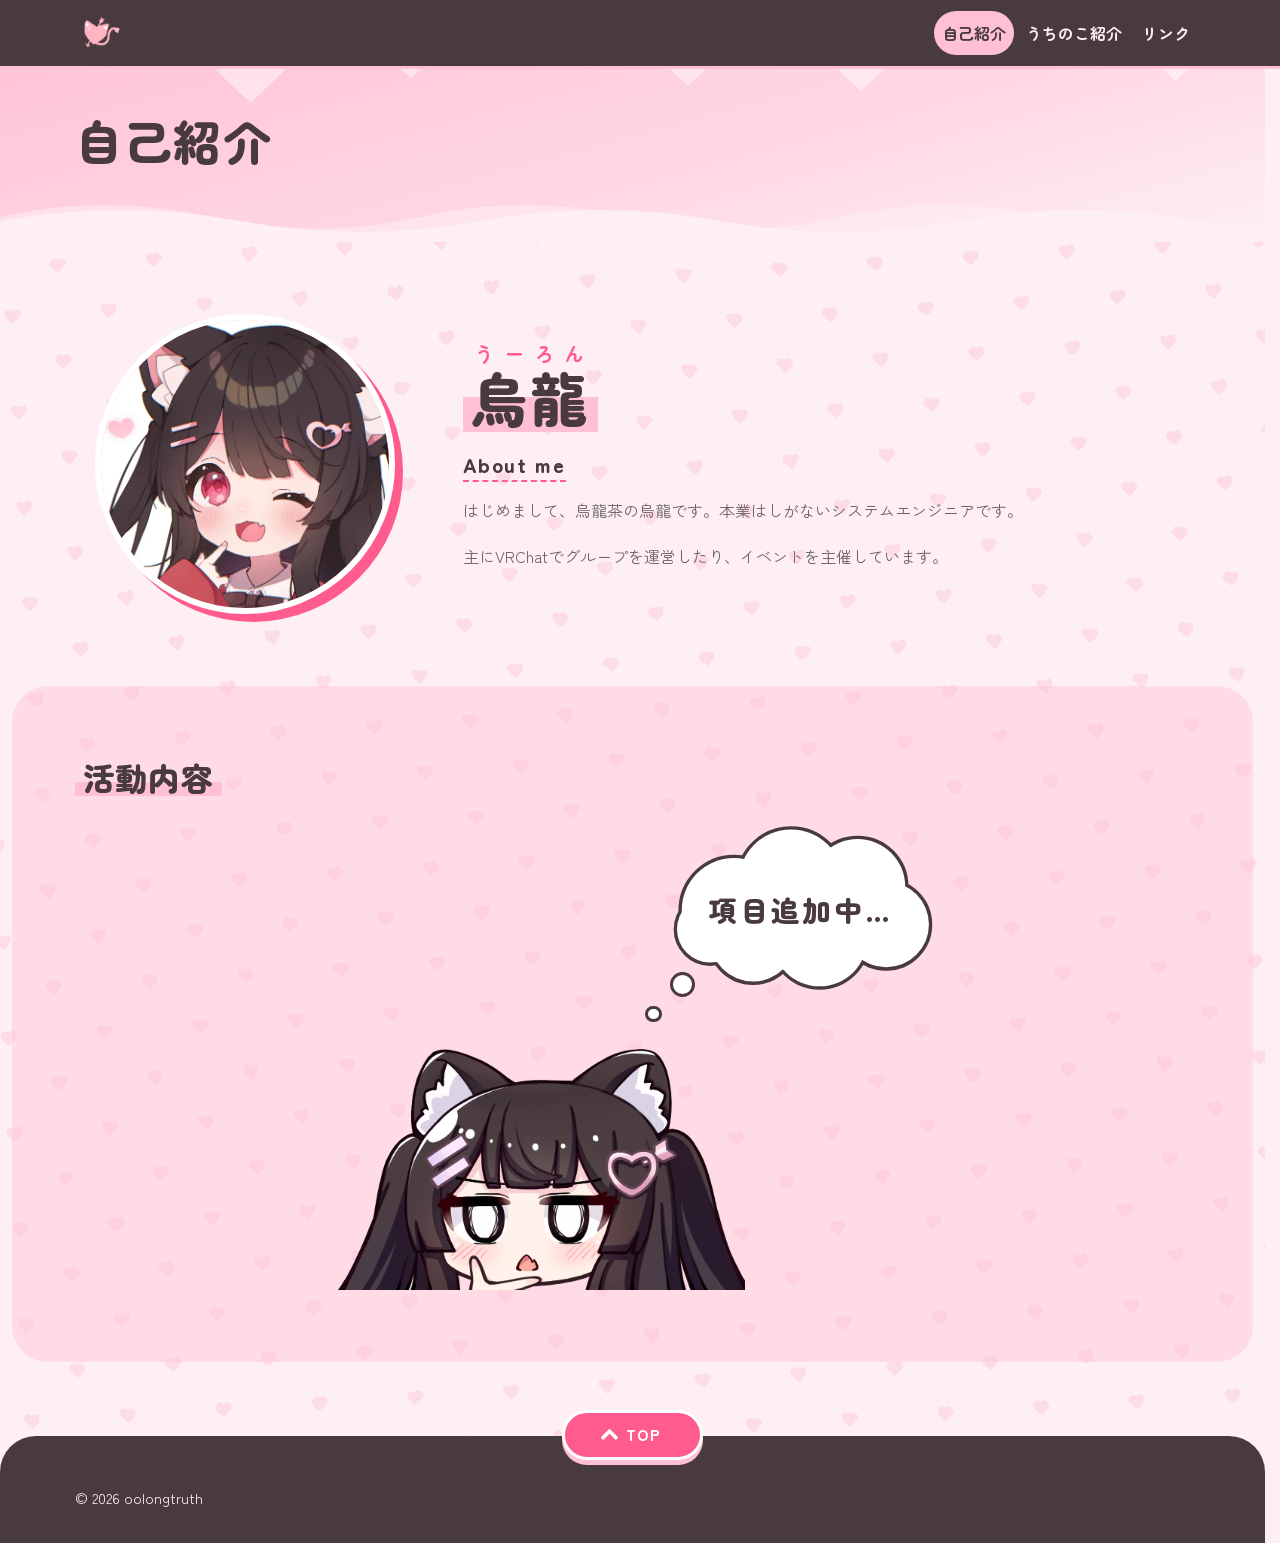
==== commit d2da1efa: "ページ名の変更・画像の保存防止・配置調整とリファクタリング - ページ名を「自己紹介」「うちのこ紹介」に変更 - 右クリック・画像のドラッグ・スマホの長押し保存を無効化 - うちのこ紹介: 991px" ====
--- a/about.html
+++ b/about.html
@@ -3,7 +3,7 @@
 <head>
 <meta charset="utf-8">
 <meta name="viewport" content="width=device-width, initial-scale=1">
-<title>自分の紹介 | oolongtruth</title>
+<title>自己紹介 | oolongtruth</title>
 <meta name="description" content="烏龍（うーろん）の個人サイト。うちのこ「烏山 乃愛」の紹介や、各SNSへのリンクを載せています。">
 <link rel="icon" href="assets/images/favicon.ico" sizes="any">
 <!-- SNSのカード（画像は 1200×630 を assets/images/ogp.png に置く） -->
@@ -23,19 +23,18 @@
 <!-- ちらつき防止（site.js が読めないときは4秒後に解除） -->
 <script>document.documentElement.classList.add('js');setTimeout(function(){if(!window.siteReady)document.documentElement.classList.remove('js')},4000)</script>
 <script src="assets/js/site.js" defer></script>
-
 </head>
 <body>
 <div class="bg-heart" aria-hidden="true"></div>
 <nav class="navbar navbar-expand-md fixed-top navbar-dark">
   <div class="container">
-    <a class="navbar-brand d-flex align-items-center gap-2" href="index.html" title="トップに戻る" aria-label="トップに戻る"><span class="brand-img"><img src="assets/images/oolong_logo.svg" alt="" width="40" height="40" data-hide-on-error></span></a>
+    <a class="navbar-brand d-flex align-items-center" href="index.html" title="トップに戻る" aria-label="トップに戻る"><span class="brand-img"><img src="assets/images/oolong_logo.svg" alt="" width="40" height="40" data-hide-on-error></span></a>
     <button class="navbar-toggler" type="button" data-bs-toggle="collapse" data-bs-target="#menu" aria-controls="menu" aria-expanded="false" aria-label="メニューを開く"><span class="navbar-toggler-icon"></span></button>
-    <div class="collapse navbar-collapse" id="menu"><ul class="navbar-nav ms-auto"><li class="nav-item"><a class="nav-link active" href="about.html" aria-current="page">自分の紹介</a></li><li class="nav-item"><a class="nav-link" href="character.html">キャラ紹介</a></li><li class="nav-item"><a class="nav-link" href="links.html">リンク</a></li></ul></div>
+    <div class="collapse navbar-collapse" id="menu"><ul class="navbar-nav ms-auto"><li class="nav-item"><a class="nav-link active" href="about.html" aria-current="page">自己紹介</a></li><li class="nav-item"><a class="nav-link" href="character.html">うちのこ紹介</a></li><li class="nav-item"><a class="nav-link" href="links.html">リンク</a></li></ul></div>
   </div>
 </nav>
 
-<header class="page-head" id="top"><div class="container"><h1>自分の紹介</h1></div></header>
+<header class="page-head" id="top"><div class="container"><h1>自己紹介</h1></div></header>
 <section class="block">
   <div class="container">
     <div class="row g-5 align-items-center">
@@ -70,7 +69,7 @@
     <!--
     <div class="activity-grid">
       <div class="activity-card"><h3>VRChat</h3><p>アカウント作成：2018/4/27 <br>初publicにJoin：2018/8/8<br>現在に至るまでVRChatで主に活動しています。</p></div>
-      <div class="activity-card"><h3>うちのこ制作</h3><p>アバターの改変・制作についてここに書きます。うちのこ「烏山 乃愛」は<a href="character.html">キャラ紹介</a>で紹介しています。</p></div>
+      <div class="activity-card"><h3>うちのこ制作</h3><p>アバターの改変・制作についてここに書きます。うちのこ「烏山 乃愛」は<a href="character.html">うちのこ紹介</a>で紹介しています。</p></div>
       <div class="activity-card"><h3>グループ運営</h3><p>VRChat グループ「あまうさくらぶ」の運営についてここに書きます。</p></div>
       <div class="activity-card"><h3>撮影・イラスト</h3><p>VRChat での撮影や、イラストの制作についてここに書きます。</p></div>
     </div>
@@ -79,12 +78,8 @@
 </section>
 <a class="to-top" href="#top"><span class="to-top-icon" aria-hidden="true"></span>TOP<span class="visually-hidden">（ページの先頭へ）</span></a>
 <footer>
-  <div class="container d-flex flex-wrap justify-content-between gap-2">
-    <span>© <span id="year">2026</span> oolongtruth</span>
-  </div>
+  <div class="container">© <span id="year">2026</span> oolongtruth</div>
 </footer>
 <script src="https://cdn.jsdelivr.net/npm/bootstrap@5.3.3/dist/js/bootstrap.bundle.min.js"></script>
-
-
 </body>
 </html>
--- a/assets/css/site.css
+++ b/assets/css/site.css
@@ -1,6 +1,7 @@
 :root{
   --main:#493A40; --sub:#FDEFF4; --sub2:#FFC0D3; --sub3:#FF5C8D;
   --tint:rgba(255,192,211,.45); --muted:#6f6569;
+  --head-bg:linear-gradient(165deg,var(--sub2) 0%,#ffd8e4 62%,var(--sub) 100%);
   --bs-body-font-family:"Zen Maru Gothic","Noto Sans JP",system-ui,sans-serif;
   --bs-body-color:var(--main); --bs-body-bg:var(--sub);
   --wave-front:url("data:image/svg+xml,%3Csvg xmlns='http://www.w3.org/2000/svg' viewBox='0 0 480 44' preserveAspectRatio='none'%3E%3Cpath fill='%23FDEFF4' d='M0 22Q120 0 240 22T480 22V44H0Z'/%3E%3C/svg%3E");
@@ -15,19 +16,19 @@
 body{line-height:1.9;position:relative;display:flex;flex-direction:column;min-height:100vh}
 /* フッターを常に最下部に置く */
 body>footer{margin-top:auto}
+/* 画像の保存防止（右クリック・ドラッグは site.js） */
+img{-webkit-user-drag:none;user-select:none;-webkit-user-select:none;-webkit-touch-callout:none}
 body>section.block:last-of-type{margin-bottom:3rem}
 /* 背景のハート模様 */
 .bg-heart{position:absolute;inset:0;z-index:-1;overflow:hidden;pointer-events:none}
 .bg-heart::before{content:"";position:absolute;left:-10%;right:-10%;top:-80px;bottom:-80px;background-image:var(--heart-tile);background-size:96px 96px;transform:rotate(-3.5deg)}
 ::selection{background:var(--sub2)}
-h1,h2,h3,.navbar-brand{font-family:"Zen Maru Gothic","Noto Sans JP",sans-serif;font-weight:900;letter-spacing:.03em}
+h1,h2,h3{font-weight:900;letter-spacing:.03em}
 a:focus-visible,button:focus-visible{outline:3px solid var(--main);outline-offset:2px}
 
 /* ===== ナビ ===== */
 .navbar{background:var(--main);border-bottom:3px solid var(--sub2)}
-.navbar-brand,.navbar-brand:hover{color:var(--sub)}
 .brand-img{position:relative;flex:none;width:40px;height:40px;border-radius:50%;overflow:hidden;display:inline-flex;align-items:center;justify-content:center}
-.brand-img img{position:absolute;inset:0;width:100%;height:100%;object-fit:cover}
 .navbar .nav-link{color:var(--sub);font-weight:700;border-radius:999px;padding:.4rem 1rem;margin:.15rem 0 .15rem .25rem}
 .navbar .nav-link:hover{background:rgba(253,239,244,.15);color:var(--sub)}
 .navbar .nav-link.active{background:var(--sub2);color:var(--main)}
@@ -39,7 +40,7 @@
 @media (max-width:767.98px){.navbar-nav{align-items:flex-end}.navbar-collapse{padding-bottom:.5rem}}
 
 /* ===== ヘッダー（トップ・ページ見出し） ===== */
-.masthead,.page-head{position:relative;overflow:hidden;color:var(--main);background:linear-gradient(165deg,var(--sub2) 0%,#ffd8e4 62%,var(--sub) 100%)}
+.masthead,.page-head{position:relative;overflow:hidden;color:var(--main);background:var(--head-bg)}
 .masthead::after,.page-head::after{content:"";position:absolute;left:0;right:0;bottom:-1px;height:56px;background:var(--wave-front) 0 100%/480px 44px repeat-x,var(--wave-back) 0 100%/420px 56px repeat-x}
 .masthead .container,.page-head .container{position:relative;z-index:1}
 .page-head{padding:7rem 0 4.5rem}
@@ -77,7 +78,7 @@
 .hero-photo{position:relative}
 .portrait-link{position:relative;z-index:1;display:block;color:inherit;text-decoration:none;cursor:default}
 .portrait-link.is-hover{cursor:pointer}
-.portrait.hero-cutout{display:block;width:100%;height:376px;overflow:visible;background:none;border:0;border-radius:0;box-shadow:none}
+.portrait.hero-cutout{display:block;width:100%;height:376px}
 .portrait.hero-cutout img{
   position:absolute;inset:auto;left:calc(50% - 100px);top:-340px;translate:-50% 0;
   display:block;width:700px;height:auto;object-fit:contain;
@@ -85,7 +86,7 @@
           mask-image:linear-gradient(to bottom,#000 70%,transparent 80%);
   transition:filter .25s ease,transform .25s ease;transform-origin:50% 60%;
 }
-/* ホバー（キャラの上でだけ .is-hover。付け外しは site.js。位置指定に translate を使っているので transform で動かす） */
+/* ホバー（.is-hover は site.js。位置に translate を使うので transform で動かす） */
 .portrait-link.is-hover .portrait.hero-cutout img{filter:drop-shadow(6px 6px 0 var(--sub3));transform:translateY(-6px) scale(1.04)}
 
 /* ロゴ */
@@ -117,23 +118,22 @@
 .lead-text{max-width:40rem;color:var(--muted)}
 @media (max-width:575.98px){.block{padding:3.2rem 0}}
 
-/* 画像の枠（読み込み失敗時は中の文字を表示） */
+/* 画像の枠（読み込み失敗時は中の文字を表示。cutout は枠なしの切り抜き画像） */
 .portrait{position:relative;aspect-ratio:3/4;background:var(--sub2);border:6px solid #fff;border-radius:32px;box-shadow:10px 10px 0 var(--sub3);overflow:hidden;display:flex;align-items:center;justify-content:center;color:var(--main);font-weight:700}
-.portrait img{position:absolute;inset:0;width:100%;height:100%;object-fit:cover}
+.portrait img,.about-avatar img,.brand-img img{position:absolute;inset:0;width:100%;height:100%;object-fit:cover}
+.portrait:is(.hero-cutout,.cutout){overflow:visible;background:none;border:0;border-radius:0;box-shadow:none}
 
 /* プロフィール表 */
 .profile{width:100%;border-collapse:separate;border-spacing:0 .6rem}
 .profile th,.profile td{padding:.45rem .5rem;vertical-align:top;text-align:left}
 .profile th{width:8.5em;white-space:nowrap;font-weight:700;color:var(--main);background:var(--sub2);border-radius:1.2rem;text-align:center;vertical-align:middle}
-.block.tint .profile th{background:#fff}
 @media (max-width:575.98px){.profile th{width:6.5em}}
 
-/* ===== 自分の紹介 ===== */
+/* ===== 自己紹介 ===== */
 /* アイコン */
 .about-avatar{position:relative;width:min(100%,300px);margin:0 auto;aspect-ratio:1;border-radius:50%;overflow:hidden;
   background:var(--sub2);border:6px solid #fff;box-shadow:8px 8px 0 var(--sub3);
   display:flex;align-items:center;justify-content:center;color:var(--main);font-size:.85rem;font-weight:700}
-.about-avatar img{position:absolute;inset:0;width:100%;height:100%;object-fit:cover}
 @media (max-width:767.98px){.about-avatar{width:220px}}
 /* 名前 */
 .block .about-name{display:block;width:fit-content;margin-bottom:1.2rem;font-size:clamp(2.2rem,6vw,3.6rem)}
@@ -162,19 +162,19 @@
 .wip-dot-2{width:4cqw;aspect-ratio:1;left:56%;top:24.5cqw}
 .wip-bubble,.wip-text,.wip-dot{animation:float-y 3s ease-in-out infinite}
 
-/* ===== キャラ紹介: 上部 ===== */
+/* ===== うちのこ紹介: 上部 ===== */
 /* 横スクロール防止 */
 .char-section{overflow-x:clip}
 .char-top{display:grid;grid-template-columns:minmax(0,1fr);gap:2rem;align-items:center}
 .char-img{position:relative;width:min(66%,340px);margin:0 auto}
 /* 画像と台詞は絶対配置（台詞は浮かせないよう画像の外に置く） */
-.portrait.cutout{width:100%;height:400px;overflow:visible;background:none;border:0;border-radius:0;box-shadow:none}
+.portrait.cutout{width:100%;height:400px}
 .portrait.cutout img{
   inset:auto;left:50%;top:calc(50% + 200px);translate:-50% -50%;
   width:850px;height:auto;max-width:none;object-fit:contain;
   filter:drop-shadow(10px 10px 6px rgba(73,58,64,.5));
 }
-/* ホバー: 笑顔の画像に切り替えて跳ねる（.is-happy の付け外しは site.js） */
+/* ホバー（.is-happy は site.js） */
 @keyframes char-hop{
   0%,100%{transform:translateY(0);animation-timing-function:ease-out}
   45%{transform:translateY(-36px);animation-timing-function:ease-in}
@@ -188,9 +188,9 @@
 .portrait.cutout:has(>img[style*="none"])>span{visibility:visible}
 /* 台詞 */
 .char-serif{
-  position:absolute;z-index:1;margin:0;left:calc(50% + 125px);top:calc(50% - 50px);translate:-50% -50%;
+  position:absolute;z-index:1;margin:0;left:calc(50% + 175px);top:calc(50% - 50px);translate:-50% -50%;
   writing-mode:vertical-rl;white-space:nowrap;padding:.5em .3em;line-height:1;
-  background:var(--sub2);color:var(--main);font-size:1.6rem;font-weight:900;letter-spacing:.15em;
+  background:var(--sub2);color:var(--main);font-size:2rem;font-weight:900;letter-spacing:.15em;
 }
 /* プロフィール */
 .char-table{position:relative;z-index:2;width:100%;background:rgba(253,239,244,.55);border:2px solid rgba(255,255,255,.75);border-radius:28px;padding:1.6rem 1.8rem 1.2rem}
@@ -204,11 +204,21 @@
   .char-img{width:100%}
   .portrait.cutout{height:850px}
   .portrait.cutout img{left:65%;top:calc(50% - 50px)}
-  .char-serif{left:calc(65% + 170px);top:calc(50% - 290px);font-size:2rem}
+  .char-serif{left:calc(65% + 170px);top:calc(50% - 290px)}
   .char-table{justify-self:start;width:460px;max-width:100%;margin-left:10%}
 }
-
-/* ===== キャラ紹介: キャラクターシート・イラスト ===== */
+/* 992〜1199px: 重なりを減らす */
+@media (min-width:992px) and (max-width:1199.98px){
+  .char-table{width:440px;margin-left:0}
+  .char-table .profile th{width:7em}
+}
+/* 575px以下 */
+@media (max-width:575.98px){
+  .portrait.cutout img{left:40%;top:calc(50% + 150px)}
+  .char-serif{left:calc(50% + 135px);top:calc(50% - 80px)}
+}
+
+/* ===== うちのこ紹介: キャラクターシート・イラスト ===== */
 .portrait.sheet{aspect-ratio:16/9}
 /* 枠の背景色 */
 .portrait.sheet,.gallery-item .portrait{background:#C2B5BC}
@@ -222,7 +232,7 @@
 .gallery-title{margin-top:1.2rem;padding:.8rem 1.2rem;background:#fff;border:2px solid var(--sub2);border-radius:18px;box-shadow:6px 6px 0 var(--sub3);
   text-align:center;font-size:1.1rem;font-weight:700;color:var(--main)}
 
-/* ===== キャラ紹介: 折りたたみの文章 ===== */
+/* ===== うちのこ紹介: 折りたたみの文章 ===== */
 .text-card{background:#fff;border:6px solid #fff;border-radius:32px;box-shadow:10px 10px 0 var(--sub3);padding:2rem 2.2rem}
 .text-card p:last-child{margin-bottom:0}
 @media (max-width:575.98px){.text-card{padding:1.4rem 1.5rem}}
@@ -267,8 +277,6 @@
 /* SNSロゴ */
 .sns-logo{flex:none;width:3.6rem;height:3.6rem;display:flex;align-items:center;justify-content:center;background:var(--main);border-radius:14px;padding:.55rem}
 .sns-logo img{width:100%;height:100%;object-fit:contain}
-.sns-logo.is-empty{border:2px dashed rgba(73,58,64,.35)}
-.sns-logo.is-empty img{display:none}
 .link-list a>span:last-child{flex:none;width:2.8rem;height:2.8rem;border-radius:50%;background:var(--sub2);color:var(--main);display:flex;align-items:center;justify-content:center;
   transition:transform .25s ease,background-color .25s ease,color .25s ease}
 /* ホバー */
@@ -280,8 +288,6 @@
 
 /* ===== フッター ===== */
 footer{background:var(--main);color:var(--sub);padding:2rem 0;font-size:.9rem;border-radius:36px 36px 0 0}
-footer a{color:var(--sub);font-weight:700}
-footer a:focus-visible{outline-color:var(--sub)}
 
 /* ===== スクロールでフェードイン（site.js） ===== */
 .js .reveal{opacity:0;transform:translateY(40px);transition:opacity .7s ease,transform .7s ease;transition-delay:calc(var(--i,0) * 90ms)}
@@ -291,7 +297,7 @@
 .js .link-list li.reveal{transition-duration:.6s;transition-delay:calc(var(--i,0) * 150ms)}
 .js .masthead .reveal{transition-duration:.8s;transition-delay:calc(var(--i,0) * 400ms)}
 
-/* ===== 波・キャラ画像（トップ・キャラ紹介）のアニメーション ===== */
+/* ===== 常時動くアニメーション（波・キャラ画像） ===== */
 @keyframes wave-move{
   from{background-position:0 100%,0 100%}
   to{background-position:-480px 100%,420px 100%}
@@ -327,7 +333,7 @@
 /* ===== ローディング画面（トップ。動かすのは site.js） ===== */
 .loader{display:none}
 .js .loader{position:fixed;inset:0;z-index:3000;display:flex;align-items:center;justify-content:center;
-  background:linear-gradient(165deg,var(--sub2) 0%,#ffd8e4 62%,var(--sub) 100%);
+  background:var(--head-bg);
   box-shadow:0 5px 0 var(--sub3),0 14px 28px rgba(73,58,64,.25);
   transition:translate .9s cubic-bezier(.7,0,.25,1),visibility 0s linear .9s}
 .js .loader.is-done{translate:0 calc(-100% - 40px);visibility:hidden}
@@ -350,11 +356,10 @@
   100%{opacity:0;scale:1.03}
 }
 
-/* ===== ページの先頭へ戻るボタン（index 以外。フッターの上の端に乗せる） ===== */
+/* ===== ページの先頭へ戻るボタン ===== */
 .to-top{position:relative;z-index:1;display:flex;align-items:center;gap:.6rem;width:fit-content;margin:auto auto -24px;padding:.8rem 2.4rem;
   border:3px solid #fff;border-radius:999px;background:var(--sub3);color:#fff;box-shadow:0 5px 0 var(--sub2);
   font-size:.95rem;font-weight:900;letter-spacing:.12em;line-height:1;text-decoration:none;transition:translate .2s ease}
 .to-top:hover{color:#fff;translate:0 -4px}
-.to-top:focus-visible{outline:3px solid var(--main);outline-offset:3px}
 .to-top-icon{width:13px;height:13px;margin-top:5px;border-top:4px solid currentColor;border-left:4px solid currentColor;border-radius:2px;rotate:45deg}
 .to-top+footer{margin-top:0;padding-top:3rem}
